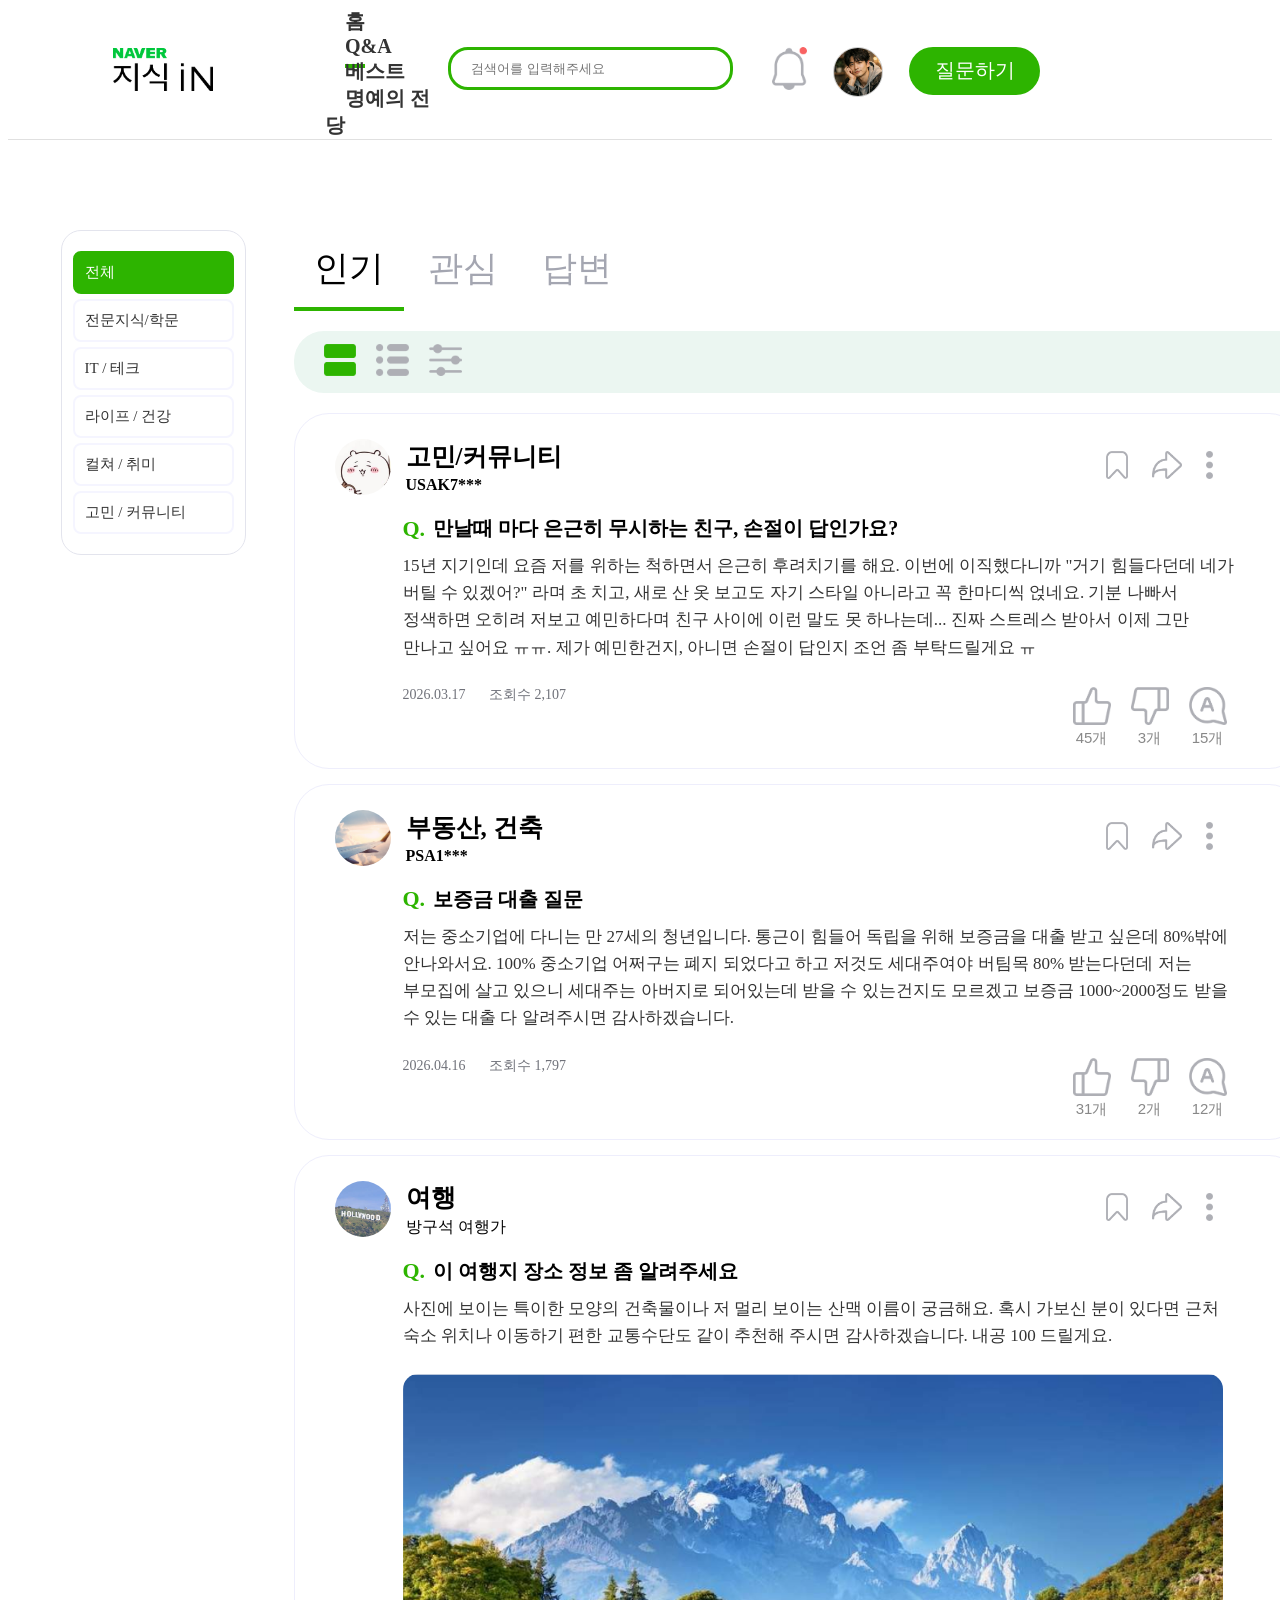
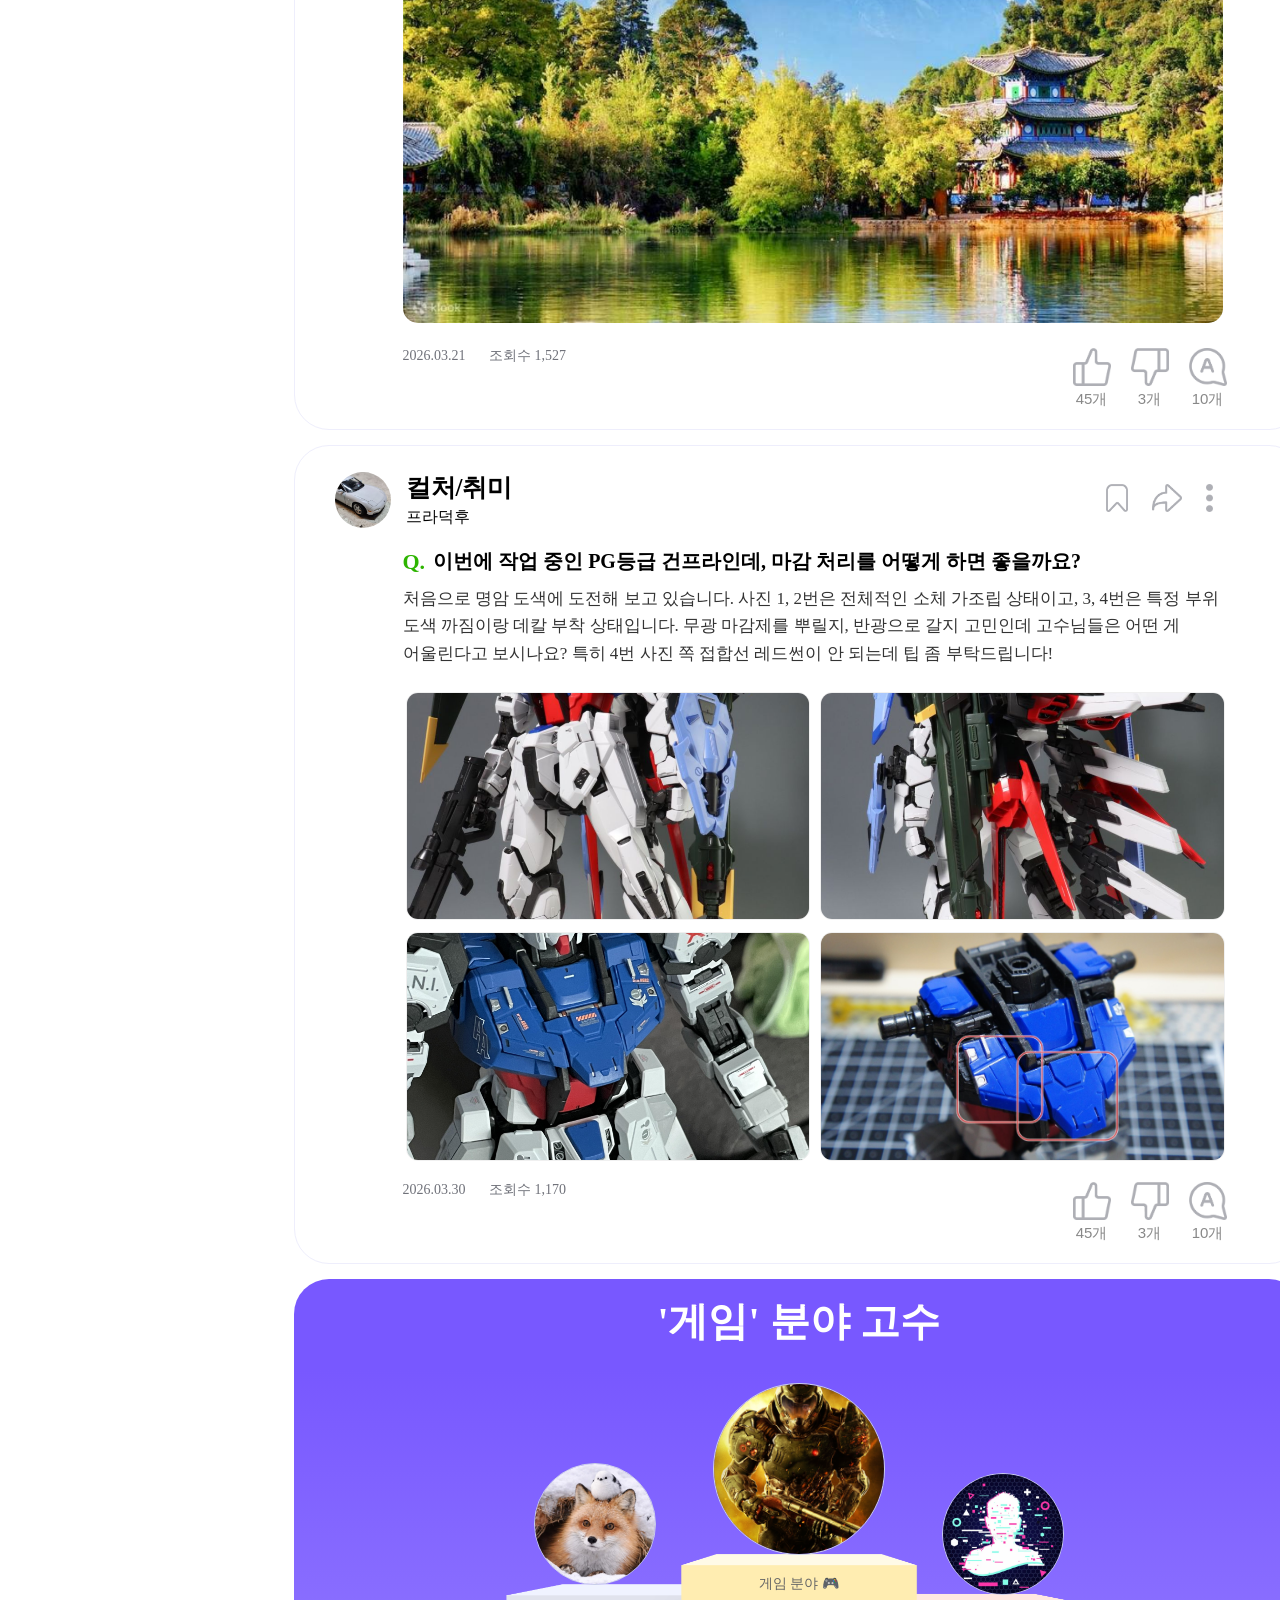
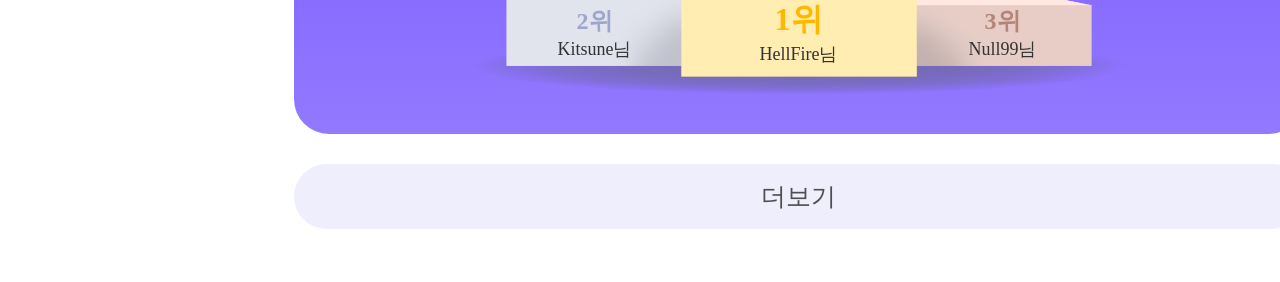
==== 01main.html @ 7c8cbe70 "Initial commit" ====
<!DOCTYPE html>
<html lang="en">
<head>
    <meta charset="UTF-8">
    <meta name="viewport" content="width=device-width, initial-scale=1.0">
    <link rel="stylesheet" href="01main.css">
    <title>지식iN 메인</title>
</head>

<body>
    <div class="container">
    <header class="header">
    <div class="header-inner">
        <h1 class="logo">
            <a class="go-main" href="01main.html">
            <img src="img/00지식인 로고.png" width="100" height="auto" alt="NAVER 지식iN">
            </a>
        </h1>

        <nav class="gnb">
        <home href="#" class="active">홈</home>
        <qna href="#">Q&A</qna>
        <best href="#">베스트</best>
        <HOF href="#">명예의 전당</HOF>
        </nav>
        <div class="header-right"> <!-- 상단 바 오른쪽 (검색,알림,마이,질문) -->
        <input type="text" placeholder="검색어를 입력해주세요" class="search-bar">
        
        <div class="alarm">
            <img class="bell" src="img/04알림3.png" width="35px" height="43px" alt="alarm">
        </div>
        
        <div class="user-profile">
            <img class="user" src="img/20_사용자프사.png" width="48" height="48" radius="50%" alt="user">
        </div>
        <a class="go-upload" href="03upload.html">
        <button class="btn-ask">질문하기</button>
        </a>
        </div>
    </div>
    </header>

    <div class="content-wrapper">
    <aside class="side-left">
        <ul class="category-list">
        <li class="active">전체</li>
        <li>전문지식/학문</li>
        <li>IT / 테크</li>
        <li>라이프 / 건강</li>
        <li>컬쳐 / 취미</li>
        <li>고민 / 커뮤니티</li>
        </ul>
    </aside>

    <main class="main-content">

        
        <section class="tab-menu">
        <button class="active">인기</button>
        <button>관심</button>
        <button>답변</button>
        </section>

        <!-- 초록바 (보기옵션 및 필터) -->

    <div class="greenbar">
        <div class="view-filter">
            <div class="cardV">
                <img class="active" src="img/07크게보기2.png" height="32px" alt="크게보기 on">
            </div>
            <div class="listV">
                <img src="img/08작게보기1.png" height="32px" alt="작게보기 off">
            </div>
            <div class="filterOP">
                <img src="img/09검색필터1.png" height="32px" alt="필터">
            </div>
        </div>
        
    </div>



        <!-- 카드들 (3단으로 수정) -->

        <!-- 첫카드 -->

        <article class="question-card">
    <div class="card-header-top">
        <div class="user-info-group">
            <img class="plane" src="img/30_프사고민.png" alt="프로필">
            <div class="name-tag-stack">
                <span class="category-tag">고민/커뮤니티</span>
                <span class="username">USAK7***</span>
            </div>
        </div>
        <div class="top-icons">
            <img class="bookmark" src="img/01북마크1.png" alt="북마크" height="28">
            <img class="share" src="img/05공유1.png" alt="공유" height="28">
            <img class="more" src="img/14_더보기1.png" alt="더보기" height="28">
        </div>
    </div>

    <div class="card-body-middle">
        <h3 class="q-title"><span class="greenq">Q.</span> 만날때 마다 은근히 무시하는 친구, 손절이 답인가요?</h3>
        <p class="content">15년 지기인데 요즘 저를 위하는 척하면서 은근히 후려치기를 해요. 이번에 이직했다니까 "거기 힘들다던데 네가 버틸 수 있겠어?" 라며 초 치고, 새로 산 옷 보고도 자기 스타일 아니라고 꼭 한마디씩 얹네요. 기분 나빠서 정색하면 오히려 저보고 예민하다며 친구 사이에 이런 말도 못 하나는데... 진짜 스트레스 받아서 이제 그만 만나고 싶어요 ㅠㅠ. 제가 예민한건지, 아니면 손절이 답인지 조언 좀 부탁드릴게요 ㅠ</p>
    </div>

    <div class="card-footer-bottom">
        <div class="info-group">
            <span class="date">2026.03.17</span>
            <span class="views">조회수 2,107</span>
        </div>
        <div class="interactions">
            <button class="react-btn">
                <img class="react" src="img/02좋아요1.png" alt=""> 
                <span class="count">45개</span>
            </button>
            <button class="react-btn">
                <img class="react" src="img/03싫어요1.png" alt=""> 
                <span class="count">3개</span>
            </button>
            <button class="react-btn">
                <img class="react" src="img/06답변하기1.png" alt=""> 
                <span class="count">15개</span>
            </button>
        </div>
    </div>
</article>


        <!-- 두번째 카드 -->
         
        <article class="question-card">
    <div class="card-header-top">
        <div class="user-info-group">
            <img class="plane" src="img/21_프사.png" alt="프로필">
            <div class="name-tag-stack">
                <span class="category-tag">부동산, 건축</span>
                <span class="username">PSA1***</span>
            </div>
        </div>
        <div class="top-icons">
            <img class="bookmark" src="img/01북마크1.png" alt="북마크" height="28">
            <img class="share" src="img/05공유1.png" alt="공유" height="28">
            <img class="more" src="img/14_더보기1.png" alt="더보기" height="28">
        </div>
    </div>

    <a class="go-qna" href="02qna.html">
    <div class="card-body-middle">
        <h3 class="q-title"><span class="greenq">Q.</span> 보증금 대출 질문</h3>
        <p class="content">저는 중소기업에 다니는 만 27세의 청년입니다. 통근이 힘들어 독립을 위해 보증금을 대출 받고 싶은데 80%밖에 안나와서요. 100% 중소기업 어쩌구는 폐지 되었다고 하고 저것도 세대주여야 버팀목 80% 받는다던데 저는 부모집에 살고 있으니 세대주는 아버지로 되어있는데 받을 수 있는건지도 모르겠고 보증금 1000~2000정도 받을 수 있는 대출 다 알려주시면 감사하겠습니다.</p>
    </div>
    </a>

    <div class="card-footer-bottom">
        <div class="info-group">
            <span class="date">2026.04.16</span>
            <span class="views">조회수 1,797</span>
        </div>
        <div class="interactions">
            <button class="react-btn">
                <img class="react" src="img/02좋아요1.png" alt=""> 
                <span class="count">31개</span>
            </button>
            <button class="react-btn">
                <img class="react" src="img/03싫어요1.png" alt=""> 
                <span class="count">2개</span>
            </button>
            <button class="react-btn">
                <img class="react" src="img/06답변하기1.png" alt=""> 
                <span class="count">12개</span>
            </button>
        </div>
    </div>
</article>


        <!-- 세번째 카드 (사진1장) -->

        <article class="question-card">
    <div class="card-header-top">
        <div class="user-info-group">
            <img class="plane" src="img/31_프사_LA.png" alt="프로필">
            <div class="name-tag-stack">
                <span class="category-tag">여행</span>
                <span class="username">방구석 여행가</span>
            </div>
        </div>
        <div class="top-icons">
            <img class="bookmark" src="img/01북마크1.png" alt="북마크" height="28">
            <img class="share" src="img/05공유1.png" alt="공유" height="28">
            <img class="more" src="img/14_더보기1.png" alt="더보기" height="28">
        </div>
    </div>

    <div class="card-body-middle">
        <h3 class="q-title"><span class="greenq">Q.</span> 이 여행지 장소 정보 좀 알려주세요</h3>
        <p class="content">사진에 보이는 특이한 모양의 건축물이나 저 멀리 보이는 산맥 이름이 궁금해요. 혹시 가보신 분이 있다면 근처 숙소 위치나 이동하기 편한 교통수단도 같이 추천해 주시면 감사하겠습니다. 내공 100 드릴게요.</p>
    </div>

    <div class="picture">
        <img class="mountain" src="img/22_여행지 사진.png" alt="여행지 사진">
    </div>

    <div class="card-footer-bottom">
        <div class="info-group">
            <span class="date">2026.03.21</span>
            <span class="views">조회수 1,527</span>
        </div>
        <div class="interactions">
            <button class="react-btn">
                <img class="react" src="img/02좋아요1.png" alt=""> 
                <span class="count">45개</span>
            </button>
            <button class="react-btn">
                <img class="react" src="img/03싫어요1.png" alt=""> 
                <span class="count">3개</span>
            </button>
            <button class="react-btn">
                <img class="react" src="img/06답변하기1.png" alt=""> 
                <span class="count">10개</span>
            </button>
        </div>
    </div>
</article>


        <!-- 네번째 카드 (사진4장) -->

        <article class="question-card">
    <div class="card-header-top">
        <div class="user-info-group">
            <img class="plane" src="img/32_프사_RX7.png" alt="프로필">
            <div class="name-tag-stack">
                <span class="category-tag">컬처/취미</span>
                <span class="username">프라덕후</span>
            </div>
        </div>
        <div class="top-icons">
            <img class="bookmark" src="img/01북마크1.png" alt="북마크" height="28">
            <img class="share" src="img/05공유1.png" alt="공유" height="28">
            <img class="more" src="img/14_더보기1.png" alt="더보기" height="28">
        </div>
    </div>

    <div class="card-body-middle">
        <h3 class="q-title"><span class="greenq">Q.</span> 이번에 작업 중인 PG등급 건프라인데, 마감 처리를 어떻게 하면 좋을까요?</h3>
        <p class="content">처음으로 명암 도색에 도전해 보고 있습니다. 사진 1, 2번은 전체적인 소체 가조립 상태이고, 3, 4번은 특정 부위 도색 까짐이랑 데칼 부착 상태입니다. 무광 마감제를 뿌릴지, 반광으로 갈지 고민인데 고수님들은 어떤 게 어울린다고 보시나요? 특히 4번 사진 쪽 접합선 레드썬이 안 되는데 팁 좀 부탁드립니다!</p>
    </div>

    <!-- 건담 사진들 -->
    <div class="photo-grid">
        <img src="img/23_건담1.png" alt="건담1">
        <img src="img/24_건담2.png" alt="건담2">
        <img src="img/25_건담3.png" alt="건담3">
        <img src="img/26_건담4.png" alt="건담4">
    </div>

    <div class="card-footer-bottom">
        <div class="info-group">
            <span class="date">2026.03.30</span>
            <span class="views">조회수 1,170</span>
        </div>
        <div class="interactions">
            <button class="react-btn">
                <img class="react" src="img/02좋아요1.png" alt=""> 
                <span class="count">45개</span>
            </button>
            <button class="react-btn">
                <img class="react" src="img/03싫어요1.png" alt=""> 
                <span class="count">3개</span>
            </button>
            <button class="react-btn">
                <img class="react" src="img/06답변하기1.png" alt=""> 
                <span class="count">10개</span>
            </button>
        </div>
    </div>
</article>


<!-- 카드들 (3단으로 수정) -->

        <!-- <section class="expert-section">
        <h3>'게임' 분야 고수</h3>
        <div class="expert-rank">
            <div class="rank_contents_L">
                
            </div>
            <div class="rank_contents_C">
                <img class="Podium" src="img/16_순위대.png" alt="고수1">
            </div>
            <div class="rank_contents_R">
                
            </div>
            </div>
        </section> -->

        <section class="expert-section">
    <h3>'게임' 분야 고수</h3>
    
    <div class="expert-container">
        <div class="rank-item rank-2">
            <div class="profile-img"><img src="img/38_Fox.png" alt="2위"></div>
            <div class="rank-info">
                <p class="num2">2위</p>
                <p class="name">Kitsune님</p>
            </div>
        </div>

        <div class="rank-item rank-1">
            <div class="profile-img"><img src="img/36_Doom.png" alt="1위"></div>
            <div class="rank-info">
                <p class="category">게임 분야 🎮</p>
                <p class="num1">1위</p>
                <p class="name">HellFire님</p>
            </div>
        </div>

        <div class="rank-item rank-3">
            <div class="profile-img"><img src="img/37_Hacker.png" alt="3위"></div>
            <div class="rank-info">
                <p class="num3">3위</p>
                <p class="name">Null99님</p>
            </div>
        </div>
        
        <img class="podium-bg" src="img/16_순위대.png" alt="순위대">
    </div>
</section>




        <button class="btn-more">더보기</button>
        <div class="bottom_space11"></div>
    </main>


    <!-- 오른쪽 사이드바 -->
    <aside class="side-right">
        <div class="notice-box">
        <button class="my">내 소식</button>
        <div class="w-line"></div>
        <button class="attancion">공지사항</button>
        </div>


        <div class="tag-cloud">
        <h4>지식iN 인기태그</h4>

        <!-- 태그들 -->
        <div class="tags">
                <div class="tag-inner">
                <div class="tag-line-1">
                    <span>#월드컵</span>
                    <span>#레노버</span>
                    <span>#위스키</span>
                </div>
                <div class="tag-line-2">
                    <span>#호주유학</span>
                    <span>#틴트</span>
                    <span>#아기고양이</span>
                </div>
                <div class="tag-line-3">
                    <span>#간호학과</span>
                    <span>#백패킹</span>
                    <span>#서양화가</span>
                </div>
                </div>
            </div>
        </div>
        
        <div class="ad-banner">
            <img class="ad" src="img/15_룰렛 광고.png" width="240px" height="260px" radius="20px" alt="ad">
        </div>


        <!-- 푸터 -->
    <div class="footer">
        <div class="footer-inner">
        <div class="footer-1">
            <span>이용약관</span>
            <span>지식iN 서비스 운영정책</span>
        </div>
        <div class="footer-2">
            <span>개인정보처리방침</span>
            <span>권리보호센터</span>
        </div>
        <div class="footer-3">
            <span>지식iN 고객센터</span>
            <span><span>&copy; NAVER Corp.</span></span>
        </div>
        </div>
    </div>
    </aside>

    
</div>
</body>
</html>
---- 01main.css ----
/* 전체 레이아웃 세팅 */
.container {
    width: 100%;
    min-height: 100vh;
    display: flex;
    flex-direction: column;
    align-items: center;
    background-color: #ffffff;
}

.header {
    position: sticky;
    top: 0;
    width: 100%;
    /* height: 110px; */
    background: #fff;
    border-bottom: 1px solid #e0e0e0;
    z-index: 1000;
}

.header-inner {
    width: 100%; /* 시안에 맞춰 조정 */
    height: 100%;
    margin-left: 105px; 
    margin-right: 337px;
    display: flex;
    align-items: center;
}


.logo {
    margin-right: 112px;
    /* font-size: 22px; */
}


.gnb {
    font-size: 20px;
    font-weight: 600;
    color: #333;
    text-decoration: none;
    
}

.gnb home, .gnb qna, .gnb best, .gnb HOF {
    margin-inline: 20px;
}



.gnb home{
    border-bottom: #2DB400 4px solid;
    padding-bottom: 32px;
}


.header-right {
    margin-left: auto;
    margin-right: 337px;
    display: flex;
    align-items: right;
}

.search-bar {
    width: 257px;
    height: 35px;
    border: 3px solid;
    border-color: #2DB400;
    border-radius: 20px;
    text-align: left;
    padding-left: 20px;
}


.bell {
    /* width: 37px; */
    height: 43px;
    /* background-color: #fff3f3; */
    border-radius: 4px;
    margin-left: 39px;
    /*margin-right: 20px;*/
}

.user {
    width: 48px;
    height: 48px;
    border-radius: 50%;
    background-color: #ccc;
    margin-left: 26px;
    border: 1px solid #CECECE;
    /* margin-right: 10px; */
}

.btn-ask {
    padding: 10px auto;
    background-color: #2DB400;
    color: #fff;
    height: 48px;
    width: 131px;
    border-radius: 24px;
    font-size: 20px;
    margin-left: 26px;
    border: none;
}
/* 커서 올리면 색깔 바뀌게 */
.btn-ask:hover {
    background-color: #30c000;
    color: #fff;
    border: #30c000 2px solid;
}  
/* 부드럽게 전환하는 효과 */
.btn-ask {
    transition: background-color 0.2s, color 0.2s, border 1s;
}


.content-wrapper {
    display: flex;
  /* justify-content: center;  <-- 이 줄을 삭제하거나 주석 처리하세요 */
    
    width: 100%;             /* 전체 너비 사용 */
    padding-left: 105px;     /* 맨 왼쪽 여백 (측정값) */
    gap: 48px;               /* 좌측 메뉴와 메인 컨텐츠 사이 간격 (측정값) */
    
    margin: 0;               /* 중앙 정렬 해제 */
    padding-top: 90px;
}

.side-left {
    width: 183px;   /*좌측 메뉴 너미 (측정값)*/
    height: fit-content;  /* 내용물만큼 차지함 (스티기 필수) */
    background-color: #fff;
    border: 1px solid #E3E4ED;
    border-radius: 20px;
    flex-shrink: 0;

    /*스크롤 시 따라오게*/
    position: sticky;
    top: 190px;
    padding: 10px 0; /* 위 아래 살짝 여백주기 */

}

.category-list {
    list-style: none;
    padding-inline: 1px;
    margin: 10px;
}

.category-list li {
    padding: 10px;
    font-size: 15px;
    font-weight: 450;
    color: #333;
    cursor: pointer;
    border-radius: 8px;
    border: #F5F5FF 2px solid;
    margin-bottom: 5px;
}
/* 활성화된 카테고리 리스트 */
.category-list li.active {
    background-color: #2DB400;
    color: #fff;
    font-weight: 500;
    border: #2DB400 2px solid;
}
/* 커서 올리면 색깔 바뀌게 */
.category-list li .active, .category-list li:hover {
    background-color: #30c000;
    color: #fff;
    font-weight: 500;
    border: #30c000 2px solid;
}  
/* 부드럽게 전환하는 효과 */
.category-list li {
    transition: background-color 0.2s, color 0.2s, border 0.2s;
}



.main-content {
    width: 928px;   /* 메인 컨텐츠 너비 (측정값) */
    flex-shrink: 0;
}

.tab-menu {
    margin-right: 25px;
}

.tab-menu button{
    /* display: flex; */
    gap: 10px; /* 탭 메뉴 간격 */
    font-size: 35px;
    padding: 15px;
    padding-inline: 20px;
    background-color: #fff;
    color: #A4A6B1;
    border: none;
    margin-bottom: 20px; /* 탭 메뉴와 카드 사이 간격 (측정값) */
    font-weight: 500;
}

.tab-menu button.active {
    border-bottom: #2DB400 4px solid; /* 활성화된 탭의 밑줄 스타일 */
    color: #000;
    font-weight: 500;
}


/* 커서 올리면 색깔 바뀌게 */
.tab-menu button:hover, .tab-menu button:active {
    border-bottom: #30c000 4px solid;
    color: #000;
    font-weight: 500;
}  
/* 부드럽게 전환하는 효과 */
.tab-menu button {
    transition: background-color 0.2s, color 0.2s, border 0.08s;
}


/* 초록바 (보기옵션 및 필터) */
.greenbar {
    display : flex;
    width: 970px;
    height: 22px;
    border-radius: 30px;
    padding: 20px;
    padding-left: 30px;
    background-color: #EBF6F1;
    align-items: center;
    justify-content: space-between; /* 여백 중앙에 */
    margin-bottom: 20px; /* 초록바와 카드 사이 간격 (측정값) */
    align-items: center;
}

.greenbar .view-filter {
    display: flex;
    gap: 20px; /* 보기옵션과 필터 사이 간격 */
}




.side-right {
    width: 337px;   /* 우측 메뉴 너비 (측정값) */
    margin-left: 78px; /* 메인 컨텐츠와 우측 메뉴 사이 간격 (측정값) */
    flex-shrink: 0;

    /* 스티키 설정 */
    position: -webkit-sticky; /* 사파리 대응 */
    position: sticky;
    top: 190px;              /* 헤더 높이만큼 띄워주기 */
    
    /* 중요: 우측 사이드바가 부모의 높이를 다 쓰게 함 */
    height: fit-content;     
    align-self: flex-start;  /* 부모가 flex일 때 높이가 늘어나는 것 방지 */
}




/* 카드 UI 디자인 */

/* [Top] 상단 한 줄 배치 */


/* 1. 이미지 크기 고정 (가장 중요!) */
.plane {
    width: 56px !important;  /* 시안 크기 */
    height: 56px !important;
    border-radius: 50%;
    object-fit: cover;
    flex-shrink: 0; /* 중요: 공간이 부족해도 작아지지 않음 */
}

/* 2. 상단 레이아웃 */
.card-header-top {
    display: flex;
    justify-content: space-between;
    align-items: center;
    margin-bottom: 15px;
}

.user-info-group {
    display: flex;
    align-items: center;
    gap: 15px;
}

.name-tag-stack {
    display: flex;
    flex-direction: column;
    gap: 3px;
}

.category-tag {
    font-size: 25px;
    color: #000000;
    font-weight: 600;
}

.username {
    font-size: 16px;
    font-weight: 550;
}

.top-icons {
    margin-right: 30px;
    gap: 10px;
}

.top-icons .bookmark, .share, .more {
    margin-inline-end: 20px;
}

/* 3. 본문 및 하단 정렬 (들여쓰기 라인 맞추기) */
.card-body-middle {
    /* 프사(56px) + 간격(15px) = 71px 정도 띄우면 시안과 비슷해집니다 */
    padding-left: 68px; 
    margin-bottom: 25px;
}

.q-title {
    font-size: 20px;
    font-weight: 600;
    display: flex;
    align-items: center;
    margin-bottom: -7px;
}

.greenq {
    font-size: 22px;
    font-weight: 700;
    color: #2DB400;
    padding-right: 8px;
}

.content {
    padding-right: 28px;
    line-height: 1.6;
    font-size: 17px;
    color: #333;
    word-break: keep-all;
}

/* [Bottom] 푸터 정렬 및 숫자 아래 배치 */
.card-body-middle, 
.card-footer-bottom {
    
    padding-left: 68px; /* 본문 라인과 일치 */
}

.card-footer-bottom {
    display: flex;
    justify-content: space-between;
    align-items: flex-end;
    margin-top: 20px;
    margin-bottom: 4px;
}

.info-group {
    margin-bottom: 45px;
    font-size: 14px;
    color: #70727a;
}

.interactions {
    display: flex;
    gap: 8px;
    margin-right: 30px;
}

/*아이콘 아래 숫자 정렬*/
.react-btn {
    display: flex;
    flex-direction: column; /* 아이콘 아래 숫자! */
    align-items: center;
    background: none;
    border: none;
    cursor: pointer;
    gap: 4px;
}

.react {
    width: 38px;
    height: 38px;
}

.count {
    font-size: 15px;
    color: #888;
    font-weight: 500;
}
.views {
    margin-left: 20px;
}

.question-card {
    width: 928px;
    height: auto;
    padding: 15px;
    padding-top: 25px;
    padding-left: 40px;
    padding-right: 40px;
    border: #EEEEFC 1px solid;
    border-radius: 35px;
    margin-bottom: 15px;
}

.q-desc {
    margin-right: 30px;;
}

/* 여행지 사진 */
.mountain {
    width: 820px;
    height: auto;
    margin-left: 68px;
    border-radius: 15px;
}

/* 건담 사진 */ 
.photo-grid {
    display: grid;
    /* 핵심: 동일한 너비의 컬럼 2개 생성 */
    grid-template-columns: repeat(2, 1fr); 
    
    /* 사진 사이의 간격 (시안에 맞춰 조절) */
    gap: 12px; 
    
    /* 본문 들여쓰기 라인과 맞춤 (기존 padding-left 값과 동일하게) */
    padding-left: 71px; 
    padding-right: 40px;
    
    /* 위아래 여백 */
    margin-top: 15px;
    margin-bottom: 20px;
    
    /* 카드의 오른쪽 padding을 넘지 않도록 너비 조절 */
    max-width: calc(100% - 71px); 
}

/* 그리드 안의 개별 이미지 스타일 */
.photo-grid img {
    width: 100%;       /* 부모 그리드 셀 너비에 맞춤 */
    height: auto;      /* 비율 유지 */
    
    /* 중요: 사진 비율을 고정하고 싶다면 (예: 4:3) */
    aspect-ratio: 16 / 9; /* 원하는 가로:세로 비율로 고정 (예: 16:9) */
    object-fit: cover;    /* 이미지가 찌그러지지 않고 비율대로 꽉 차게 자름 */
    
    border-radius: 12px; /* 시안처럼 둥근 모서리 */
    border: 1px solid #f0f0f0; /* 미세한 테두리 (선택사항) */
    
    transition: transform 0.2s; /* 호버 효과용 */
}

/* 분야별 고수 */

/* .expert-section {
    width: 928px;
    height: 430px;
    padding: 15px;
    padding-top: 25px;
    padding-left: 40px;
    padding-right: 40px;
    background: linear-gradient(180deg, #7858FF 20%, #9279FF 100%);
    border: #EEEEFC 1px solid;
    border-radius: 35px;
    margin-bottom: 15px;
}

.expert-section h3 {
    text-align: center;
    color: #fff;
    font-size: 50px;
    margin-top: 10px;
}

.expert-rank {
    display: flex;
    justify-content: space-between;
    align-items: center;
    margin-top: 30px;
}

.rank_contents_C img {
    width: 500px;
    height: auto;
} */


.expert-section {
    position: relative; /* 화살표나 더보기 버튼 배치를 위해 */
    width: 1010px;
    height: auto;
    background: linear-gradient(180deg, #7858FF 20%, #9279FF 100%);
    border-radius: 35px;
    margin: 0 auto;
    overflow: hidden; /* 영역 밖으로 나가는 것 방지 */
}

.expert-section h3 {
    text-align: center;
    color: #fff;
    font-size: 40px;
    margin-top: 15px;
    padding-bottom: 10px;
    margin-bottom: 20px;
}

/* 1, 2, 3위를 감싸는 컨테이너 */
.expert-container {
    position: relative;
    width: 550px; /* 포디움 이미지 너비에 맞춤 */
    height: 300px;
    margin: 50px auto 0;
    padding-bottom: 25px;
}

/* 포디움 이미지 (바닥에 깔기) */
.podium-bg {
    position: absolute;
    bottom: 40px;
    left: 50%;
    transform: translateX(-50%);
    width: 650px;
    height: 140px;
    z-index: 1;
    /* padding-bottom: 70px; */
}

/* 각 순위 아이템 공통 설정 */
.rank-item {
    position: absolute;
    bottom: 70px; /* 포디움 바닥에서 살짝 띄움 */
    z-index: 2;
    text-align: center;
}

/* 프 사 스타일 */ 
.profile-img {
    width: 120px;
    height: 120px;
    border-radius: 50%;
    border: 1px solid rgb(201, 206, 231);
    overflow: hidden;
    margin: 0 auto 20px;
}
.profile-img img { width: 100%; height: 100%; object-fit: cover; }

/* 1위만 특별하게 더 크게 */
.rank-1 { left: 50%; transform: translateX(-50%); bottom: 65px; }
.rank-1 .profile-img { width: 170px; height: 170px; }

.rank-2 { left: 10px; }
.rank-3 { right: 10px; }
.rank-3 .profile-img { margin-bottom: 10px;  }

/* 텍스트 스타일링 */
.rank-info .num1 , .rank-info .num2, .rank-info .num3{ font-size: 24px; margin: 0; }
.rank-1 .num1 { color: #FFB800; font-size: 32px; font-weight: 800;} /* 1위 숫자는 더 크게 */
.rank-2 .num2 {color: #9CA5CCff; font-weight: 700;}
.rank-3 .num3 {color: #B38477;font-weight: 700;}
.rank-info .name { font-size: 18px; color: #333; margin: 0; margin-bottom: 3px;}
.rank-1 .category { font-size: 14px; color: #666; margin-bottom: 5px; }






.btn-more {
    width: 1010px;
    /* height는 삭제하거나 line-height로 조절하는 게 좋음 */
    display: block;
    margin: 30px auto 0; /* 상단 여백 30px, 좌우 가운데 정렬 */
    
    padding: 20px 0; /* 위아래 여백을 주면 글자가 자연스럽게 가운데로 */
    background-color: #EEEEFC;
    color: #4e4e4e;
    border-radius: 50px; /* 알약 모양을 위해 값 올림 */
    font-size: 25px;
    border: none;
    cursor: pointer; /* 마우스 올렸을 때 클릭 손가락 모양 추가 */
    
    /* 텍스트 정렬 */
    text-align: center;
    line-height: 1; /* 글자 높이 초기화 */
}

.bottom_space11 {
    margin-bottom: 45px; /* 페이지 하단 여백 (측정값) */
}




/* 우측 메뉴바 */

.notice-box {
    background: #2DB400;
    width: 210px;
    height: 20px;
    border-radius: 40px;
    padding: 15px;
    margin-bottom: 15px;
    font-size: 18px;
    color: #fff;
    display: flex;
    align-items: center;
    justify-content: center;
}

.my {
    color: #fff;
    font-size: 18px;
    background: none;
    font-weight: 500;
    padding-right: 20px;
    border: none;
}

.w-line {
    width: 1px;
    height: 130%;
    background-color: #fff;
}

.attancion {
    color: #fff;
    font-size: 18px;
    background: none;
    font-weight: 500;
    padding-left: 20px;
    border: none;
}

.tag-cloud {
    background: #FAFAFF;
    border: 1px solid #EEEEFC;
    border-radius: 20px;
    padding: 15px;
    margin-bottom: 15px;
    width: 210px;
    height: 150px;
}

.tag-cloud h4 {
    font-size: 22px;
    color: #333;
    font-weight: 500;
    margin-top: 0px;
    margin-bottom: 15px;
    text-align: center;
    border-bottom: #C2C6DE 3px solid;
    padding-bottom: 10px;
}

.tags {
    font-size: 12.5px;
    color: #8585B0;
}

.tag-line-1, .tag-line-2, .tag-line-3 {
    margin-top: 10px;
    margin-bottom: 15px;
    text-align: center;

}

.tag-line-1 span, .tag-line-2 span, .tag-line-3 span {
    background-color: #EEEEFC;
    padding: 4px 7px;
    border-radius: 15px;
    margin-top: 13px;
    margin-bottom: 13px;
    margin-inline: 2px;
}

.ad {
    width: 240px;
    height: 260px;
    border-radius: 20px;
}

.footer {
    width: 240px;
    color: #828282;
    font-size: 11px;
    font-weight: 400;
    padding-top: 10px;
}

.footer-inner {
    justify-content: space-between;
    align-items: center;
    gap: 5px;
    width: 240px;
    place-items: center; /* 수직 및 수평 중앙 정렬 */
}

.footer-1 span, .footer-2 span, .footer-3 span {
    margin-inline: 5px;
}

.footer-2, .footer-3 { 
    margin-top: 3px;
}


.go-qna, .go-main, .go-upload {
    text-decoration: none;
    color: inherit;
    font-family: inherit; /* 부모인 .question-card의 폰트를 그대로 사용 */
    font-size: inherit;
    font-weight: inherit;
}
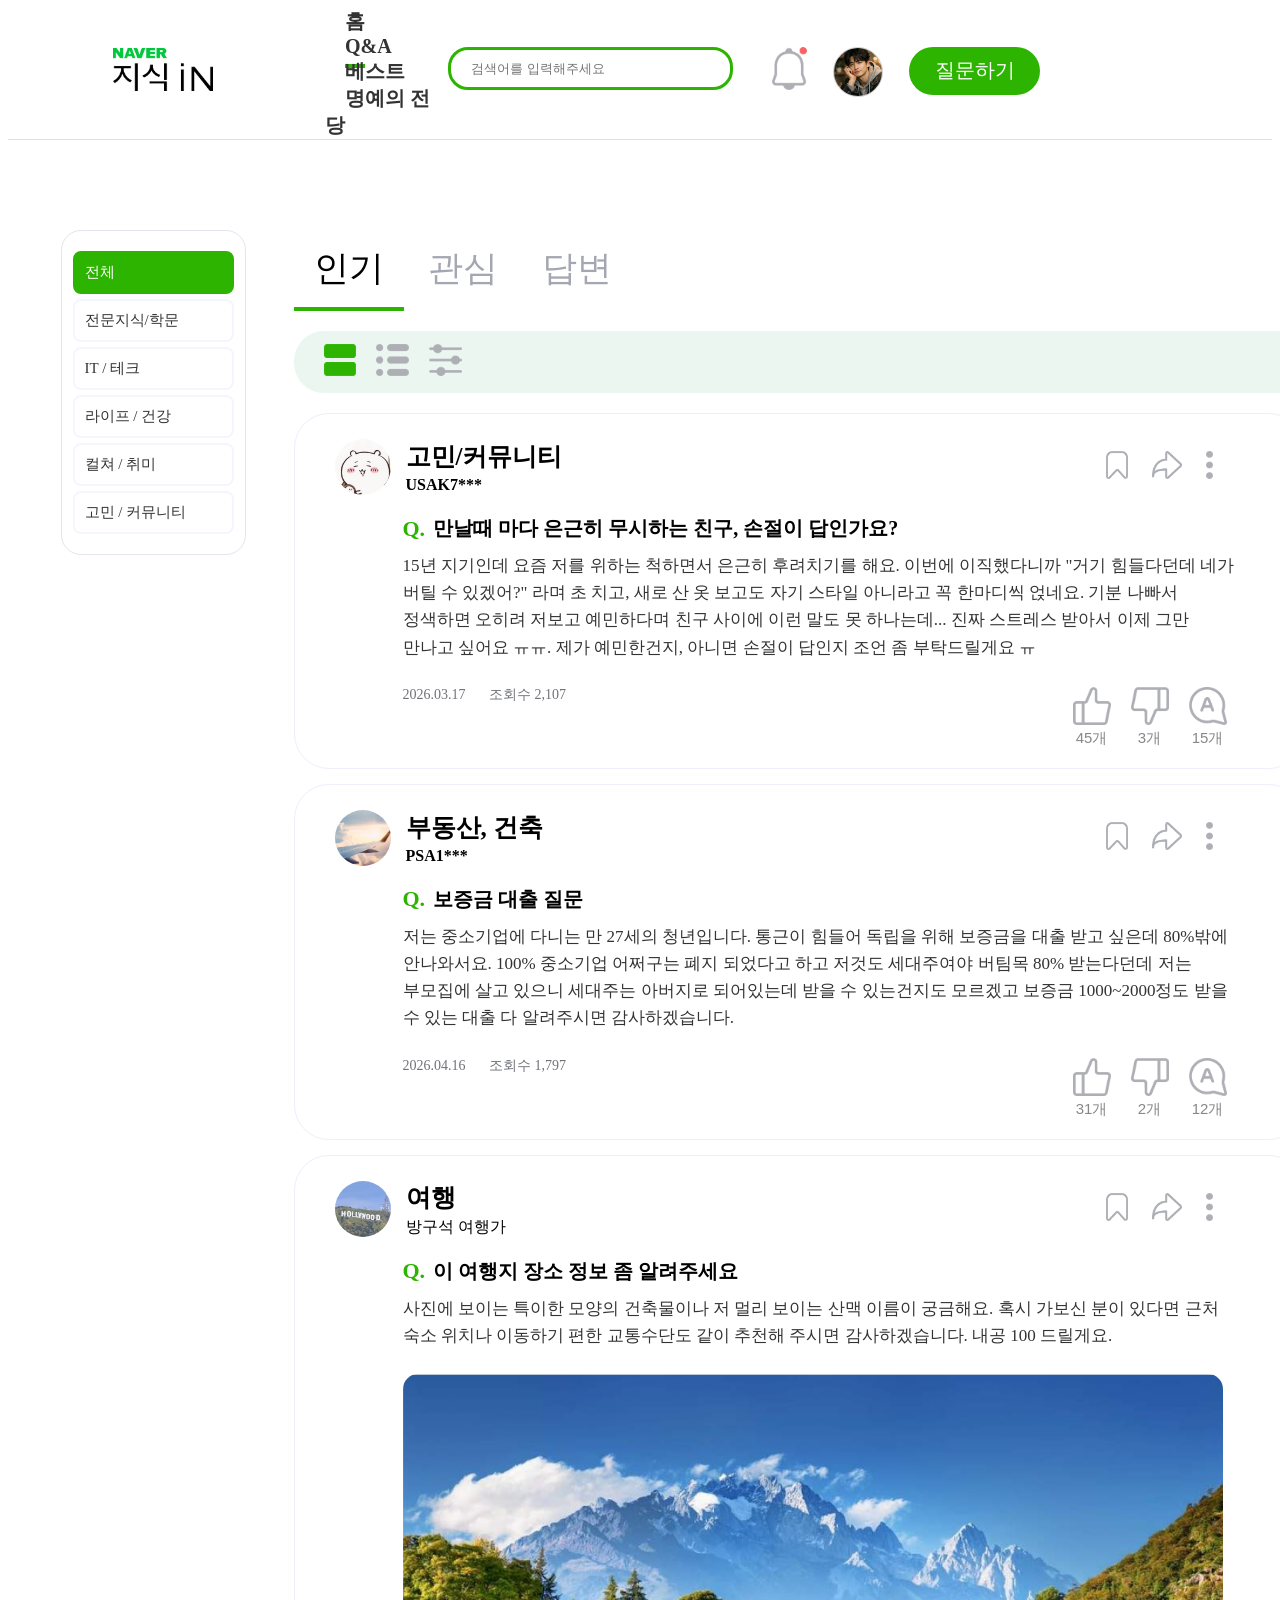
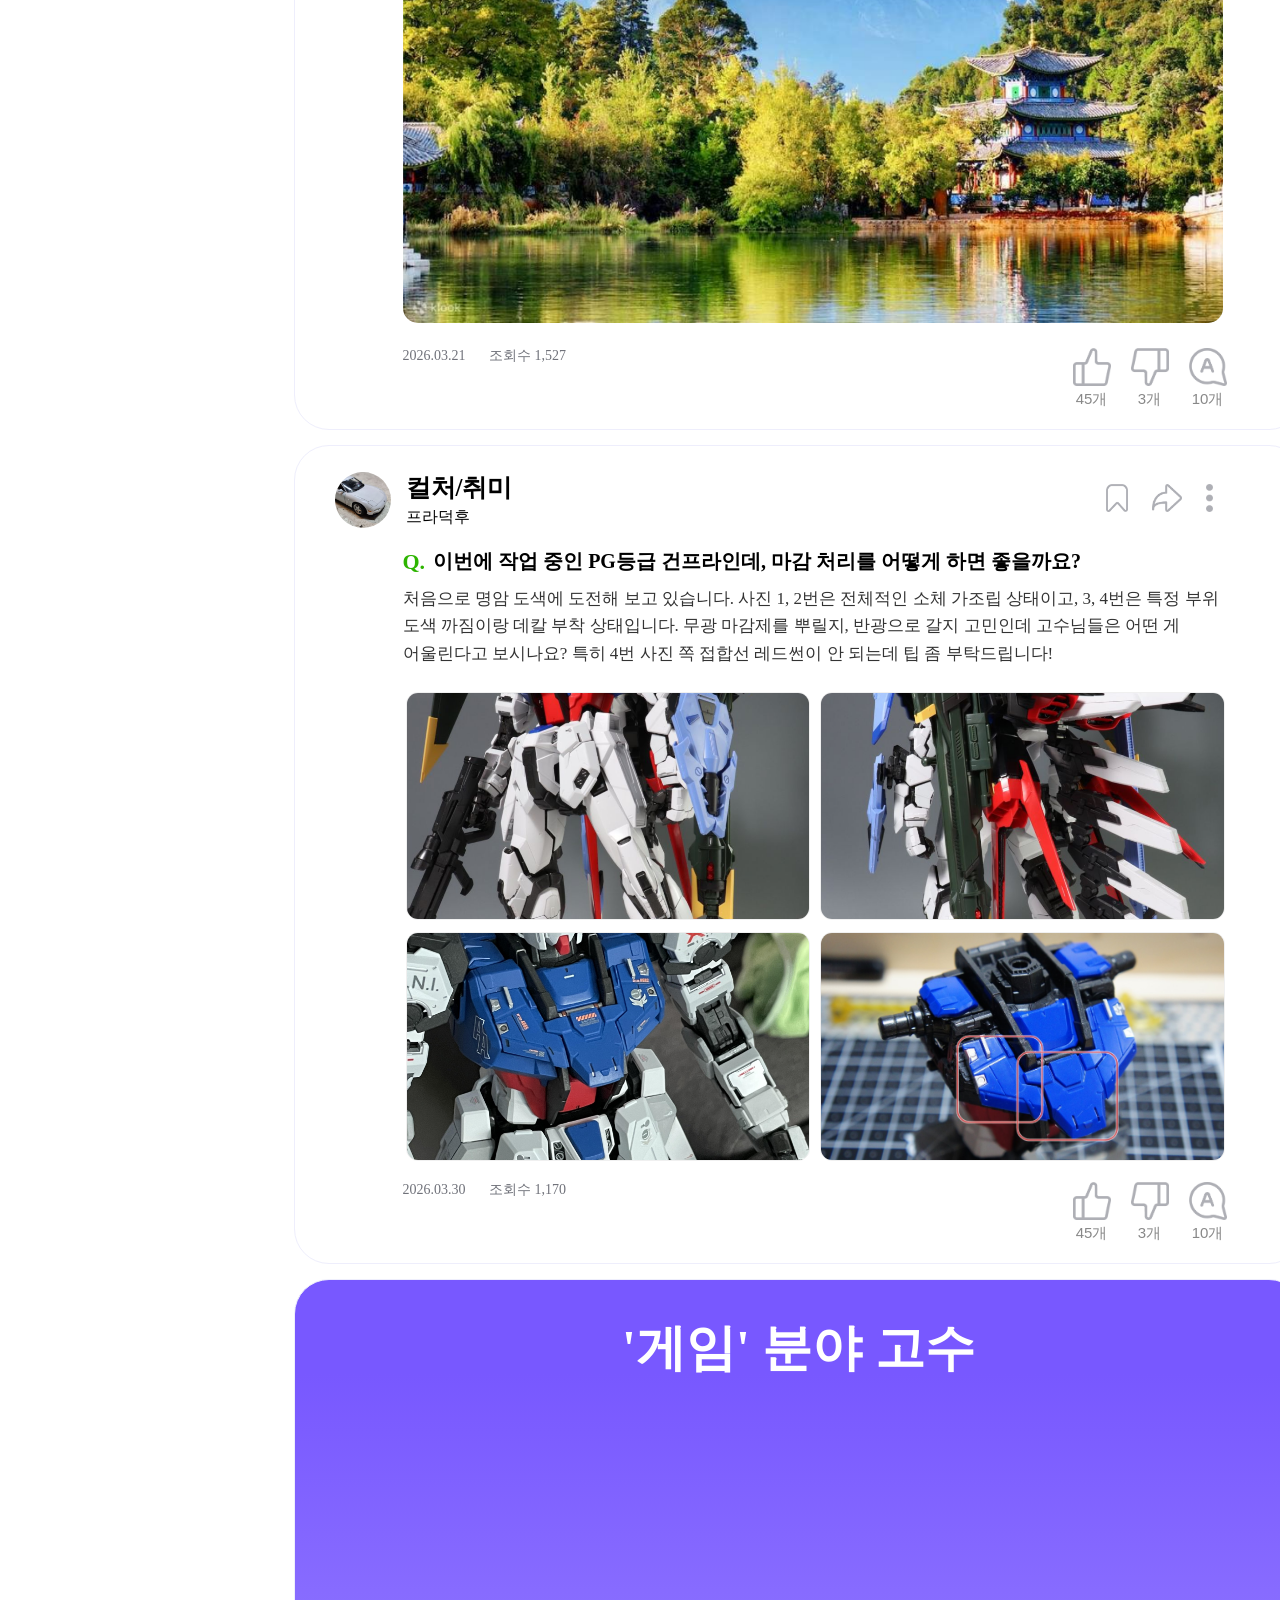
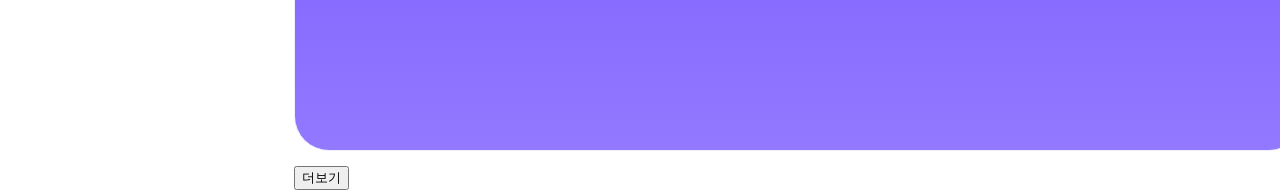
==== commit 18d998e0: "Add GitHub Pages entry page" ====
--- a/01main.html
+++ b/01main.html
@@ -12,9 +12,7 @@
     <header class="header">
     <div class="header-inner">
         <h1 class="logo">
-            <a class="go-main" href="01main.html">
             <img src="img/00지식인 로고.png" width="100" height="auto" alt="NAVER 지식iN">
-            </a>
         </h1>
 
         <nav class="gnb">
@@ -33,9 +31,7 @@
         <div class="user-profile">
             <img class="user" src="img/20_사용자프사.png" width="48" height="48" radius="50%" alt="user">
         </div>
-        <a class="go-upload" href="03upload.html">
         <button class="btn-ask">질문하기</button>
-        </a>
         </div>
     </div>
     </header>
@@ -129,7 +125,7 @@
 
 
         <!-- 두번째 카드 -->
-         
+
         <article class="question-card">
     <div class="card-header-top">
         <div class="user-info-group">
@@ -146,12 +142,10 @@
         </div>
     </div>
 
-    <a class="go-qna" href="02qna.html">
     <div class="card-body-middle">
         <h3 class="q-title"><span class="greenq">Q.</span> 보증금 대출 질문</h3>
         <p class="content">저는 중소기업에 다니는 만 27세의 청년입니다. 통근이 힘들어 독립을 위해 보증금을 대출 받고 싶은데 80%밖에 안나와서요. 100% 중소기업 어쩌구는 폐지 되었다고 하고 저것도 세대주여야 버팀목 80% 받는다던데 저는 부모집에 살고 있으니 세대주는 아버지로 되어있는데 받을 수 있는건지도 모르겠고 보증금 1000~2000정도 받을 수 있는 대출 다 알려주시면 감사하겠습니다.</p>
     </div>
-    </a>
 
     <div class="card-footer-bottom">
         <div class="info-group">
@@ -282,59 +276,13 @@
 
 <!-- 카드들 (3단으로 수정) -->
 
-        <!-- <section class="expert-section">
+        <section class="expert-section">
         <h3>'게임' 분야 고수</h3>
         <div class="expert-rank">
-            <div class="rank_contents_L">
-                
-            </div>
-            <div class="rank_contents_C">
-                <img class="Podium" src="img/16_순위대.png" alt="고수1">
-            </div>
-            <div class="rank_contents_R">
-                
-            </div>
-            </div>
-        </section> -->
-
-        <section class="expert-section">
-    <h3>'게임' 분야 고수</h3>
-    
-    <div class="expert-container">
-        <div class="rank-item rank-2">
-            <div class="profile-img"><img src="img/38_Fox.png" alt="2위"></div>
-            <div class="rank-info">
-                <p class="num2">2위</p>
-                <p class="name">Kitsune님</p>
-            </div>
-        </div>
-
-        <div class="rank-item rank-1">
-            <div class="profile-img"><img src="img/36_Doom.png" alt="1위"></div>
-            <div class="rank-info">
-                <p class="category">게임 분야 🎮</p>
-                <p class="num1">1위</p>
-                <p class="name">HellFire님</p>
-            </div>
-        </div>
-
-        <div class="rank-item rank-3">
-            <div class="profile-img"><img src="img/37_Hacker.png" alt="3위"></div>
-            <div class="rank-info">
-                <p class="num3">3위</p>
-                <p class="name">Null99님</p>
-            </div>
-        </div>
-        
-        <img class="podium-bg" src="img/16_순위대.png" alt="순위대">
-    </div>
-</section>
-
-
-
+            </div>
+        </section>
 
         <button class="btn-more">더보기</button>
-        <div class="bottom_space11"></div>
     </main>
 
 
--- a/01main.css
+++ b/01main.css
@@ -1,7 +1,7 @@
 /* 전체 레이아웃 세팅 */
 .container {
     width: 100%;
-    min-height: 100vh;
+    height: 100vh;
     display: flex;
     flex-direction: column;
     align-items: center;
@@ -458,7 +458,7 @@
 
 /* 분야별 고수 */
 
-/* .expert-section {
+.expert-section {
     width: 928px;
     height: 430px;
     padding: 15px;
@@ -478,122 +478,6 @@
     margin-top: 10px;
 }
 
-.expert-rank {
-    display: flex;
-    justify-content: space-between;
-    align-items: center;
-    margin-top: 30px;
-}
-
-.rank_contents_C img {
-    width: 500px;
-    height: auto;
-} */
-
-
-.expert-section {
-    position: relative; /* 화살표나 더보기 버튼 배치를 위해 */
-    width: 1010px;
-    height: auto;
-    background: linear-gradient(180deg, #7858FF 20%, #9279FF 100%);
-    border-radius: 35px;
-    margin: 0 auto;
-    overflow: hidden; /* 영역 밖으로 나가는 것 방지 */
-}
-
-.expert-section h3 {
-    text-align: center;
-    color: #fff;
-    font-size: 40px;
-    margin-top: 15px;
-    padding-bottom: 10px;
-    margin-bottom: 20px;
-}
-
-/* 1, 2, 3위를 감싸는 컨테이너 */
-.expert-container {
-    position: relative;
-    width: 550px; /* 포디움 이미지 너비에 맞춤 */
-    height: 300px;
-    margin: 50px auto 0;
-    padding-bottom: 25px;
-}
-
-/* 포디움 이미지 (바닥에 깔기) */
-.podium-bg {
-    position: absolute;
-    bottom: 40px;
-    left: 50%;
-    transform: translateX(-50%);
-    width: 650px;
-    height: 140px;
-    z-index: 1;
-    /* padding-bottom: 70px; */
-}
-
-/* 각 순위 아이템 공통 설정 */
-.rank-item {
-    position: absolute;
-    bottom: 70px; /* 포디움 바닥에서 살짝 띄움 */
-    z-index: 2;
-    text-align: center;
-}
-
-/* 프 사 스타일 */ 
-.profile-img {
-    width: 120px;
-    height: 120px;
-    border-radius: 50%;
-    border: 1px solid rgb(201, 206, 231);
-    overflow: hidden;
-    margin: 0 auto 20px;
-}
-.profile-img img { width: 100%; height: 100%; object-fit: cover; }
-
-/* 1위만 특별하게 더 크게 */
-.rank-1 { left: 50%; transform: translateX(-50%); bottom: 65px; }
-.rank-1 .profile-img { width: 170px; height: 170px; }
-
-.rank-2 { left: 10px; }
-.rank-3 { right: 10px; }
-.rank-3 .profile-img { margin-bottom: 10px;  }
-
-/* 텍스트 스타일링 */
-.rank-info .num1 , .rank-info .num2, .rank-info .num3{ font-size: 24px; margin: 0; }
-.rank-1 .num1 { color: #FFB800; font-size: 32px; font-weight: 800;} /* 1위 숫자는 더 크게 */
-.rank-2 .num2 {color: #9CA5CCff; font-weight: 700;}
-.rank-3 .num3 {color: #B38477;font-weight: 700;}
-.rank-info .name { font-size: 18px; color: #333; margin: 0; margin-bottom: 3px;}
-.rank-1 .category { font-size: 14px; color: #666; margin-bottom: 5px; }
-
-
-
-
-
-
-.btn-more {
-    width: 1010px;
-    /* height는 삭제하거나 line-height로 조절하는 게 좋음 */
-    display: block;
-    margin: 30px auto 0; /* 상단 여백 30px, 좌우 가운데 정렬 */
-    
-    padding: 20px 0; /* 위아래 여백을 주면 글자가 자연스럽게 가운데로 */
-    background-color: #EEEEFC;
-    color: #4e4e4e;
-    border-radius: 50px; /* 알약 모양을 위해 값 올림 */
-    font-size: 25px;
-    border: none;
-    cursor: pointer; /* 마우스 올렸을 때 클릭 손가락 모양 추가 */
-    
-    /* 텍스트 정렬 */
-    text-align: center;
-    line-height: 1; /* 글자 높이 초기화 */
-}
-
-.bottom_space11 {
-    margin-bottom: 45px; /* 페이지 하단 여백 (측정값) */
-}
-
 
 
 
@@ -707,13 +591,4 @@
 
 .footer-2, .footer-3 { 
     margin-top: 3px;
-}
-
-
-.go-qna, .go-main, .go-upload {
-    text-decoration: none;
-    color: inherit;
-    font-family: inherit; /* 부모인 .question-card의 폰트를 그대로 사용 */
-    font-size: inherit;
-    font-weight: inherit;
 }
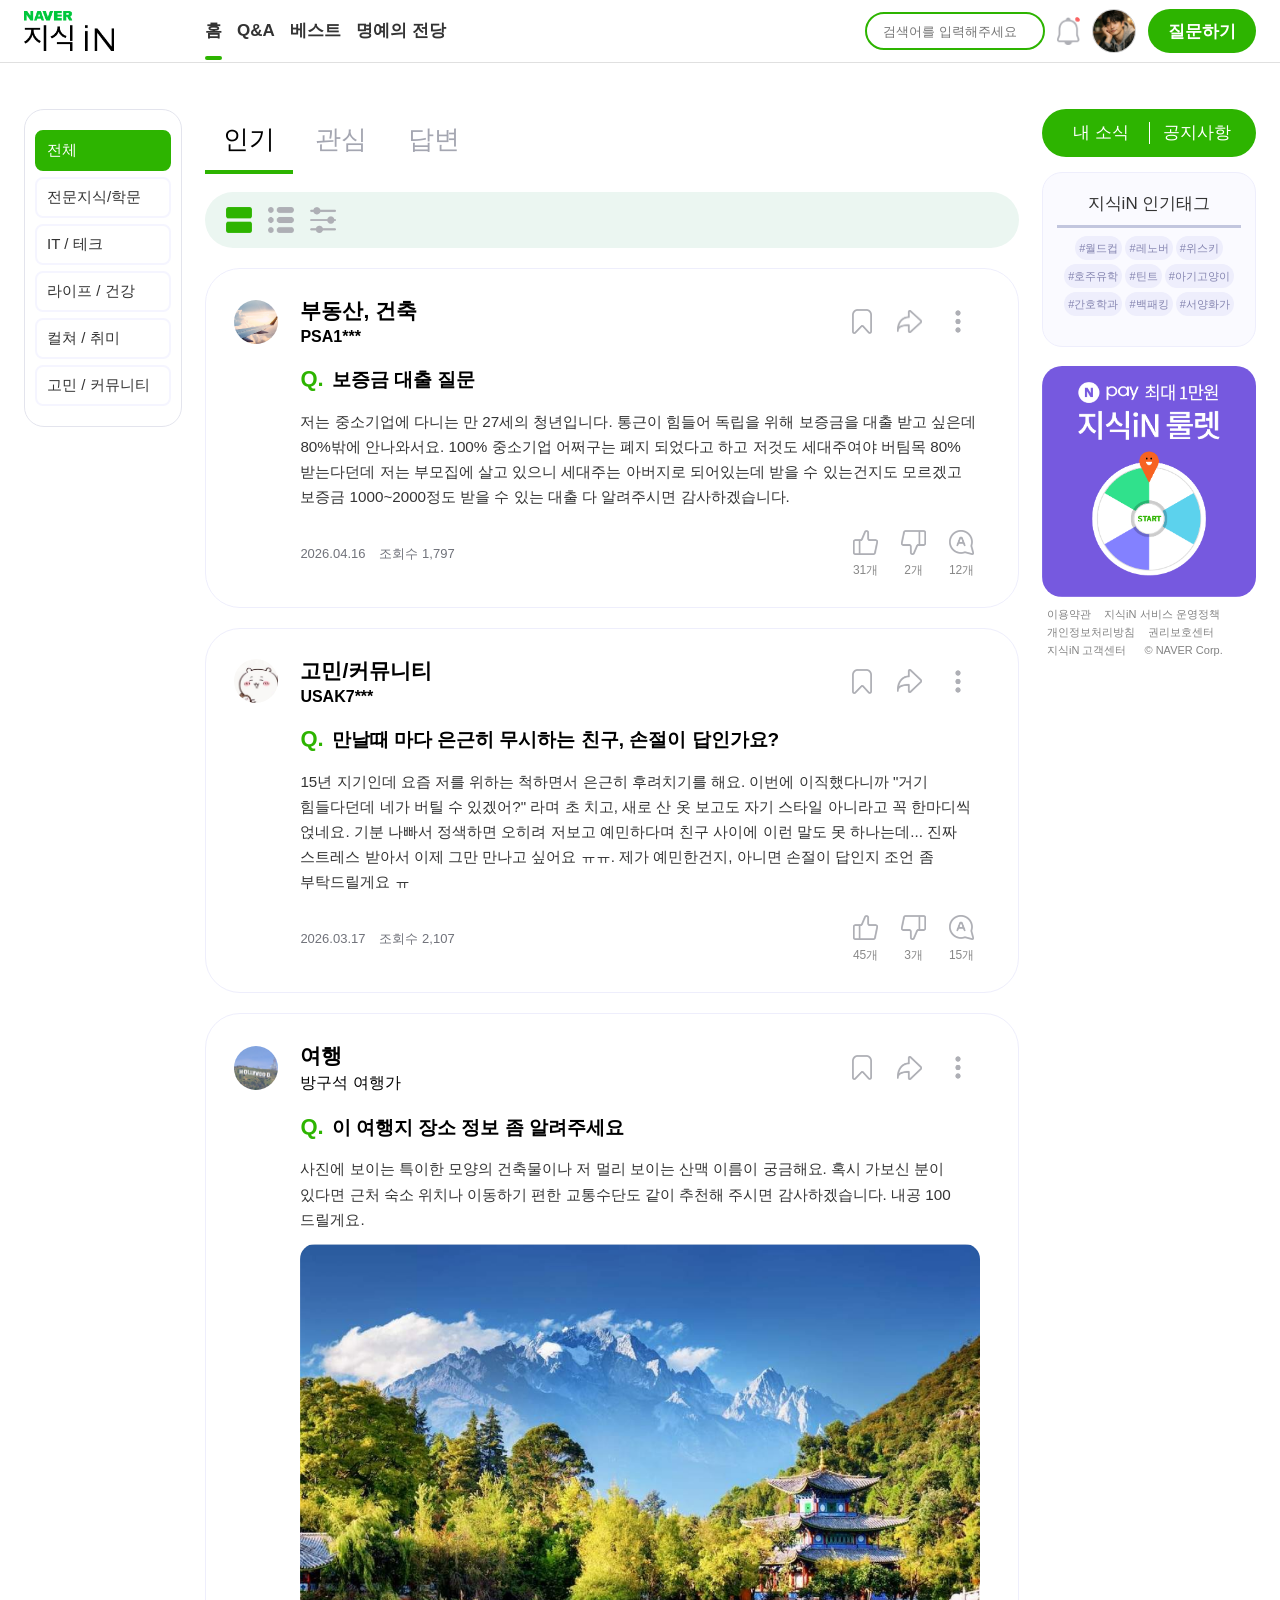
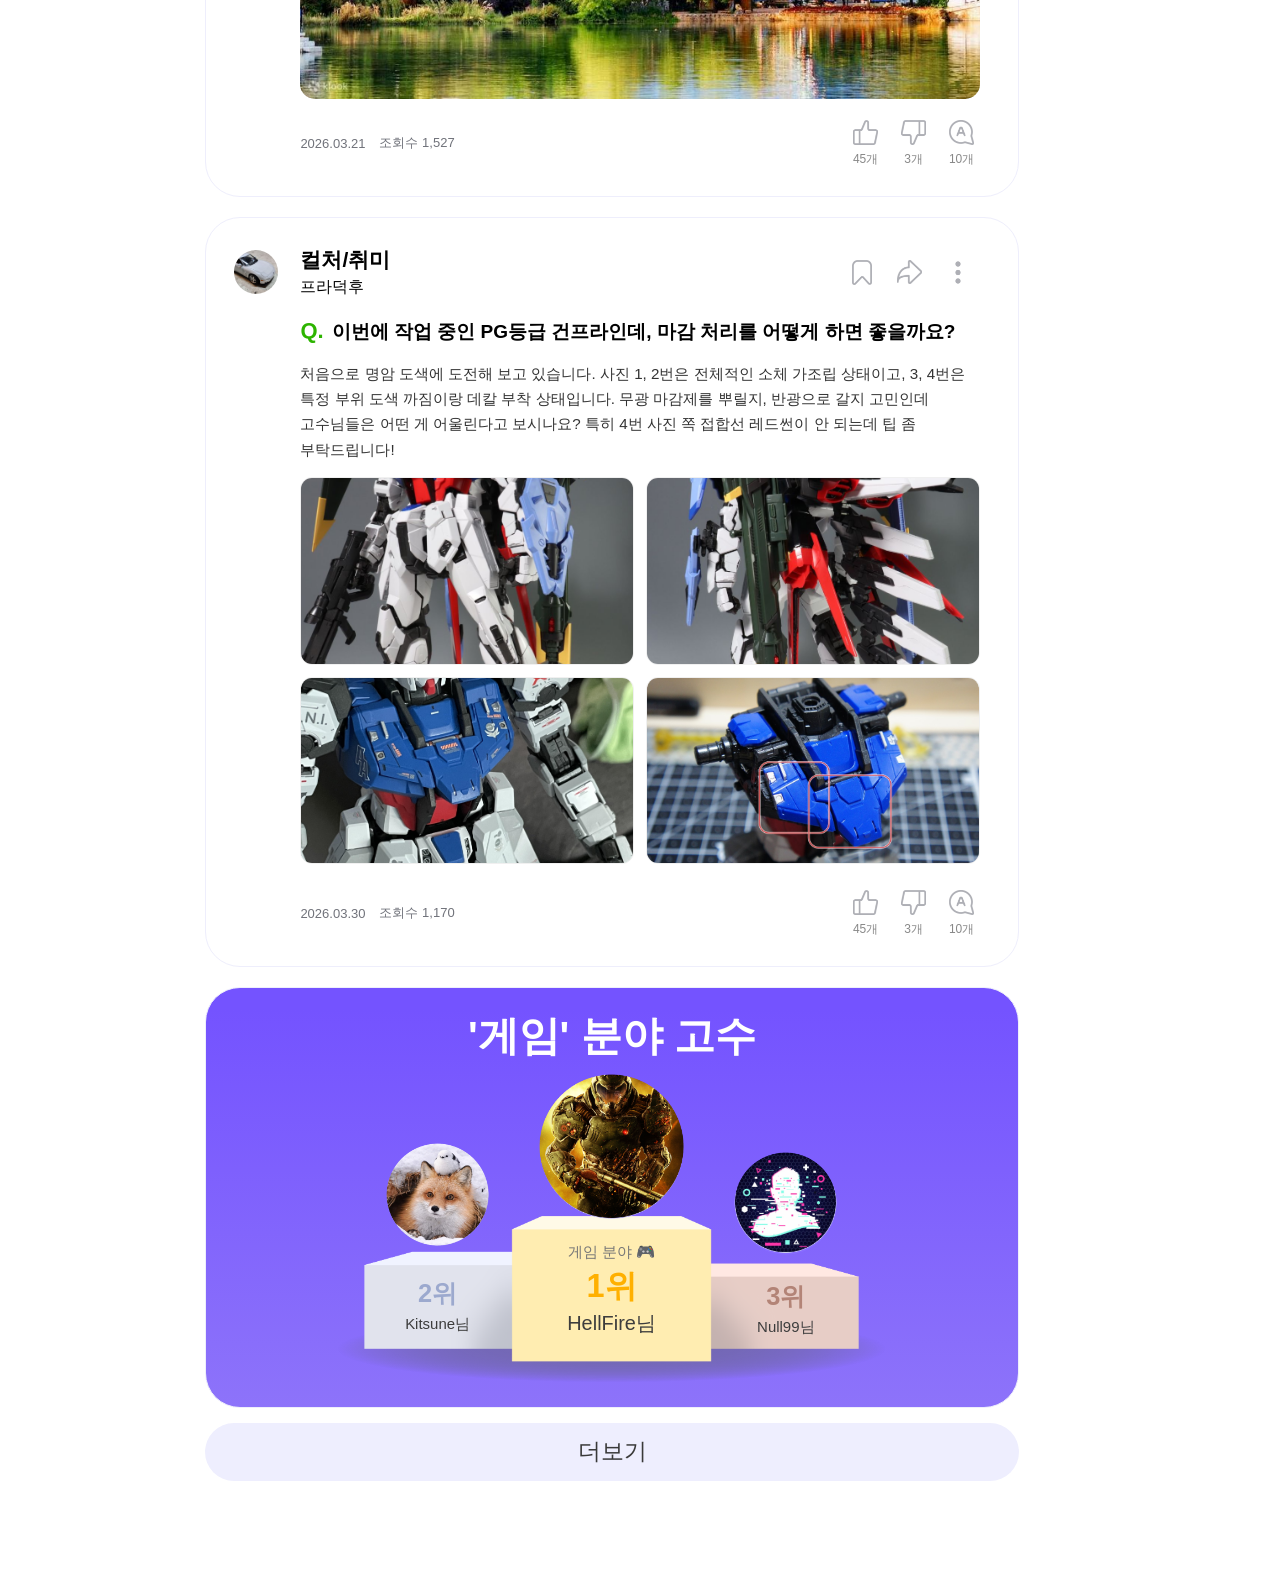
==== commit 7123665d: "Update website files" ====
--- a/01main.html
+++ b/01main.html
@@ -1,18 +1,23 @@
 <!DOCTYPE html>
-<html lang="en">
+<html lang="ko">
 <head>
     <meta charset="UTF-8">
     <meta name="viewport" content="width=device-width, initial-scale=1.0">
-    <link rel="stylesheet" href="01main.css">
+    <link rel="stylesheet" href="01main.css?v=32">
+    <link rel="stylesheet" href="layout-common.css?v=38">
+    <script src="layout-common.js?v=32" defer></script>
+    <script src="01main.js?v=32" defer></script>
     <title>지식iN 메인</title>
 </head>
 
-<body>
+<body class="kin-main">
     <div class="container">
     <header class="header">
     <div class="header-inner">
         <h1 class="logo">
-            <img src="img/00지식인 로고.png" width="100" height="auto" alt="NAVER 지식iN">
+            <a href="01main.html" aria-label="지식iN 홈으로 이동">
+                <img src="img/00지식인 로고.png" width="100" height="auto" alt="NAVER 지식iN">
+            </a>
         </h1>
 
         <nav class="gnb">
@@ -31,7 +36,7 @@
         <div class="user-profile">
             <img class="user" src="img/20_사용자프사.png" width="48" height="48" radius="50%" alt="user">
         </div>
-        <button class="btn-ask">질문하기</button>
+        <a class="btn-ask" href="03upload.html">질문하기</a>
         </div>
     </div>
     </header>
@@ -78,7 +83,53 @@
 
         <!-- 카드들 (3단으로 수정) -->
 
-        <!-- 첫카드 -->
+        <!-- 첫번째 카드: 클릭 시 02qna.html로 이동 -->
+
+        <article class="question-card question-card--linked">
+    <div class="card-header-top">
+        <div class="user-info-group">
+            <img class="plane" src="img/21_프사.png" alt="프로필">
+            <div class="name-tag-stack">
+                <span class="category-tag">부동산, 건축</span>
+                <span class="username">PSA1***</span>
+            </div>
+        </div>
+        <div class="top-icons">
+            <button type="button" class="kin-main-icon-button" data-action="bookmark" aria-label="북마크" aria-pressed="false"><img class="bookmark" src="img/01북마크1.png" alt="" /></button>
+            <button type="button" class="kin-main-icon-button" data-action="share" aria-label="공유"><img class="share" src="img/05공유1.png" alt="" /></button>
+            <img class="more" src="img/14_더보기1.png" alt="더보기" height="28">
+        </div>
+    </div>
+
+    <div class="card-body-middle">
+        <h3 class="q-title"><a class="card-detail-link" href="02qna.html" style="color: inherit; text-decoration: none;"><span class="greenq">Q.</span> 보증금 대출 질문</a></h3>
+        <p class="content">저는 중소기업에 다니는 만 27세의 청년입니다. 통근이 힘들어 독립을 위해 보증금을 대출 받고 싶은데 80%밖에 안나와서요. 100% 중소기업 어쩌구는 폐지 되었다고 하고 저것도 세대주여야 버팀목 80% 받는다던데 저는 부모집에 살고 있으니 세대주는 아버지로 되어있는데 받을 수 있는건지도 모르겠고 보증금 1000~2000정도 받을 수 있는 대출 다 알려주시면 감사하겠습니다.</p>
+    </div>
+
+    <div class="card-footer-bottom">
+        <div class="info-group">
+            <span class="date">2026.04.16</span>
+            <span class="views">조회수 1,797</span>
+        </div>
+        <div class="interactions">
+            <button class="react-btn" type="button" data-action="like" aria-pressed="false" aria-label="좋아요">
+                <img class="react" src="img/02좋아요1.png" alt=""> 
+                <span class="count">31개</span>
+            </button>
+            <button class="react-btn" type="button" data-action="dislike" aria-pressed="false" aria-label="싫어요">
+                <img class="react" src="img/03싫어요1.png" alt=""> 
+                <span class="count">2개</span>
+            </button>
+            <button class="react-btn">
+                <img class="react" src="img/06답변하기1.png" alt=""> 
+                <span class="count">12개</span>
+            </button>
+        </div>
+    </div>
+</article>
+
+
+        <!-- 두번째 카드 -->
 
         <article class="question-card">
     <div class="card-header-top">
@@ -90,8 +141,8 @@
             </div>
         </div>
         <div class="top-icons">
-            <img class="bookmark" src="img/01북마크1.png" alt="북마크" height="28">
-            <img class="share" src="img/05공유1.png" alt="공유" height="28">
+            <button type="button" class="kin-main-icon-button" data-action="bookmark" aria-label="북마크" aria-pressed="false"><img class="bookmark" src="img/01북마크1.png" alt="" /></button>
+            <button type="button" class="kin-main-icon-button" data-action="share" aria-label="공유"><img class="share" src="img/05공유1.png" alt="" /></button>
             <img class="more" src="img/14_더보기1.png" alt="더보기" height="28">
         </div>
     </div>
@@ -107,63 +158,17 @@
             <span class="views">조회수 2,107</span>
         </div>
         <div class="interactions">
-            <button class="react-btn">
+            <button class="react-btn" type="button" data-action="like" aria-pressed="false" aria-label="좋아요">
                 <img class="react" src="img/02좋아요1.png" alt=""> 
                 <span class="count">45개</span>
             </button>
-            <button class="react-btn">
+            <button class="react-btn" type="button" data-action="dislike" aria-pressed="false" aria-label="싫어요">
                 <img class="react" src="img/03싫어요1.png" alt=""> 
                 <span class="count">3개</span>
             </button>
             <button class="react-btn">
                 <img class="react" src="img/06답변하기1.png" alt=""> 
                 <span class="count">15개</span>
-            </button>
-        </div>
-    </div>
-</article>
-
-
-        <!-- 두번째 카드 -->
-
-        <article class="question-card">
-    <div class="card-header-top">
-        <div class="user-info-group">
-            <img class="plane" src="img/21_프사.png" alt="프로필">
-            <div class="name-tag-stack">
-                <span class="category-tag">부동산, 건축</span>
-                <span class="username">PSA1***</span>
-            </div>
-        </div>
-        <div class="top-icons">
-            <img class="bookmark" src="img/01북마크1.png" alt="북마크" height="28">
-            <img class="share" src="img/05공유1.png" alt="공유" height="28">
-            <img class="more" src="img/14_더보기1.png" alt="더보기" height="28">
-        </div>
-    </div>
-
-    <div class="card-body-middle">
-        <h3 class="q-title"><span class="greenq">Q.</span> 보증금 대출 질문</h3>
-        <p class="content">저는 중소기업에 다니는 만 27세의 청년입니다. 통근이 힘들어 독립을 위해 보증금을 대출 받고 싶은데 80%밖에 안나와서요. 100% 중소기업 어쩌구는 폐지 되었다고 하고 저것도 세대주여야 버팀목 80% 받는다던데 저는 부모집에 살고 있으니 세대주는 아버지로 되어있는데 받을 수 있는건지도 모르겠고 보증금 1000~2000정도 받을 수 있는 대출 다 알려주시면 감사하겠습니다.</p>
-    </div>
-
-    <div class="card-footer-bottom">
-        <div class="info-group">
-            <span class="date">2026.04.16</span>
-            <span class="views">조회수 1,797</span>
-        </div>
-        <div class="interactions">
-            <button class="react-btn">
-                <img class="react" src="img/02좋아요1.png" alt=""> 
-                <span class="count">31개</span>
-            </button>
-            <button class="react-btn">
-                <img class="react" src="img/03싫어요1.png" alt=""> 
-                <span class="count">2개</span>
-            </button>
-            <button class="react-btn">
-                <img class="react" src="img/06답변하기1.png" alt=""> 
-                <span class="count">12개</span>
             </button>
         </div>
     </div>
@@ -182,8 +187,8 @@
             </div>
         </div>
         <div class="top-icons">
-            <img class="bookmark" src="img/01북마크1.png" alt="북마크" height="28">
-            <img class="share" src="img/05공유1.png" alt="공유" height="28">
+            <button type="button" class="kin-main-icon-button" data-action="bookmark" aria-label="북마크" aria-pressed="false"><img class="bookmark" src="img/01북마크1.png" alt="" /></button>
+            <button type="button" class="kin-main-icon-button" data-action="share" aria-label="공유"><img class="share" src="img/05공유1.png" alt="" /></button>
             <img class="more" src="img/14_더보기1.png" alt="더보기" height="28">
         </div>
     </div>
@@ -203,11 +208,11 @@
             <span class="views">조회수 1,527</span>
         </div>
         <div class="interactions">
-            <button class="react-btn">
+            <button class="react-btn" type="button" data-action="like" aria-pressed="false" aria-label="좋아요">
                 <img class="react" src="img/02좋아요1.png" alt=""> 
                 <span class="count">45개</span>
             </button>
-            <button class="react-btn">
+            <button class="react-btn" type="button" data-action="dislike" aria-pressed="false" aria-label="싫어요">
                 <img class="react" src="img/03싫어요1.png" alt=""> 
                 <span class="count">3개</span>
             </button>
@@ -232,8 +237,8 @@
             </div>
         </div>
         <div class="top-icons">
-            <img class="bookmark" src="img/01북마크1.png" alt="북마크" height="28">
-            <img class="share" src="img/05공유1.png" alt="공유" height="28">
+            <button type="button" class="kin-main-icon-button" data-action="bookmark" aria-label="북마크" aria-pressed="false"><img class="bookmark" src="img/01북마크1.png" alt="" /></button>
+            <button type="button" class="kin-main-icon-button" data-action="share" aria-label="공유"><img class="share" src="img/05공유1.png" alt="" /></button>
             <img class="more" src="img/14_더보기1.png" alt="더보기" height="28">
         </div>
     </div>
@@ -257,11 +262,11 @@
             <span class="views">조회수 1,170</span>
         </div>
         <div class="interactions">
-            <button class="react-btn">
+            <button class="react-btn" type="button" data-action="like" aria-pressed="false" aria-label="좋아요">
                 <img class="react" src="img/02좋아요1.png" alt=""> 
                 <span class="count">45개</span>
             </button>
-            <button class="react-btn">
+            <button class="react-btn" type="button" data-action="dislike" aria-pressed="false" aria-label="싫어요">
                 <img class="react" src="img/03싫어요1.png" alt=""> 
                 <span class="count">3개</span>
             </button>
@@ -276,9 +281,33 @@
 
 <!-- 카드들 (3단으로 수정) -->
 
-        <section class="expert-section">
-        <h3>'게임' 분야 고수</h3>
-        <div class="expert-rank">
+        <section class="expert-section" aria-labelledby="expert-heading">
+            <h3 id="expert-heading">'게임' 분야 고수</h3>
+            <div class="expert-rank" aria-label="게임 분야 고수 순위">
+                <!-- 원본 포디움 이미지는 자르거나 중복 표시하지 않고 한 장 그대로 사용합니다. -->
+                <img class="podium-art" src="img/16_순위대.png" alt="" aria-hidden="true">
+                <div class="rank-entrant rank-entrant--first">
+                    <img class="rank-avatar" src="img/37_게임고수_1위.png" alt="HellFire 프로필">
+                    <div class="rank-copy">
+                        <span class="rank-category">게임 분야 🎮</span>
+                        <strong class="rank-number">1위</strong>
+                        <span class="rank-name">HellFire님</span>
+                    </div>
+                </div>
+                <div class="rank-entrant rank-entrant--second">
+                    <img class="rank-avatar" src="img/38_게임고수_2위.png" alt="Kitsune 프로필">
+                    <div class="rank-copy">
+                        <strong class="rank-number">2위</strong>
+                        <span class="rank-name">Kitsune님</span>
+                    </div>
+                </div>
+                <div class="rank-entrant rank-entrant--third">
+                    <img class="rank-avatar" src="img/39_게임고수_3위.png" alt="Null99 프로필">
+                    <div class="rank-copy">
+                        <strong class="rank-number">3위</strong>
+                        <span class="rank-name">Null99님</span>
+                    </div>
+                </div>
             </div>
         </section>
 
--- a/01main.css
+++ b/01main.css
@@ -591,4 +591,434 @@
 
 .footer-2, .footer-3 { 
     margin-top: 3px;
-}+}
+
+/* ================================================================
+   메인 페이지 개선: 데스크톱 중앙 정렬, 반응형 레이아웃, 게임 고수 포디움
+   기존 컬러 / 카드 UI를 유지하면서, 예전 고정 너비만 덮어씁니다.
+   ================================================================ */
+:root {
+    --main-layout-max: 1447px;
+    --main-layout-gutter: 24px;
+}
+
+*, *::before, *::after { box-sizing: border-box; }
+html { scroll-behavior: smooth; }
+body { margin: 0; min-width: 320px; font-family: Arial, "Malgun Gothic", "Apple SD Gothic Neo", sans-serif; }
+img { max-width: 100%; }
+
+.container {
+    width: 100%;
+    height: auto;
+    min-height: 100vh;
+    align-items: stretch;
+}
+
+/* 헤더와 본문을 같은 최대 너비의 중앙 축으로 맞춥니다. */
+.header-inner {
+    width: min(calc(100% - var(--main-layout-gutter) * 2), var(--main-layout-max));
+    min-height: 108px;
+    margin-inline: auto;
+    padding: 0;
+    display: flex;
+    align-items: center;
+    gap: clamp(24px, 3.2vw, 55px);
+}
+.logo {
+    margin: 0;
+    flex: 0 0 auto;
+    line-height: 0;
+}
+.logo img { width: 100px; height: auto; }
+.gnb {
+    display: flex;
+    align-items: center;
+    gap: clamp(13px, 1.9vw, 32px);
+    white-space: nowrap;
+    font-size: 19px;
+    flex: 0 0 auto;
+    align-self: stretch;
+}
+.gnb home, .gnb qna, .gnb best, .gnb HOF {
+    display: inline-flex;
+    margin: 0;
+    align-items: center;
+    border-bottom: 4px solid transparent;
+    padding-top: 4px;
+}
+.gnb home { border-bottom-color: #2DB400; padding-bottom: 0; }
+.header-right {
+    display: flex;
+    align-items: center;
+    gap: clamp(11px, 1.5vw, 24px);
+    margin: 0 0 0 auto;
+    min-width: 0;
+}
+.search-bar {
+    width: clamp(155px, 15vw, 257px);
+    min-width: 0;
+    height: 38px;
+    border-width: 2px;
+    flex: 1 1 auto;
+}
+.alarm, .user-profile { line-height: 0; flex: 0 0 auto; }
+.bell { width: 32px; height: auto; margin: 0; }
+.user { width: 44px; height: 44px; margin: 0; object-fit: cover; }
+.btn-ask {
+    flex: 0 0 auto;
+    width: auto;
+    min-width: 108px;
+    height: 44px;
+    margin: 0;
+    padding: 0 16px;
+    font-size: 17px;
+    cursor: pointer;
+}
+
+.content-wrapper {
+    width: min(calc(100% - var(--main-layout-gutter) * 2), var(--main-layout-max));
+    max-width: var(--main-layout-max);
+    display: grid;
+    grid-template-columns: minmax(156px, 183px) minmax(0, 1fr) 240px;
+    align-items: start;
+    gap: 48px;
+    margin-inline: auto;
+    padding: 70px 0 90px;
+}
+.side-left, .side-right {
+    min-width: 0;
+    width: 100%;
+    margin: 0;
+    position: sticky;
+    top: 134px;
+    align-self: start;
+    height: fit-content;
+}
+.main-content { min-width: 0; width: 100%; }
+.tab-menu { margin-right: 0; }
+.tab-menu button { font-size: clamp(24px, 2.1vw, 35px); }
+.greenbar {
+    width: 100%;
+    height: auto;
+    min-height: 62px;
+    padding: 12px 26px;
+}
+.question-card {
+    width: 100%;
+    max-width: 100%;
+    height: auto;
+    padding: 25px clamp(18px, 3vw, 40px) 15px;
+}
+.card-header-top { gap: 12px; }
+.user-info-group, .name-tag-stack { min-width: 0; }
+.top-icons { display: flex; align-items: center; gap: 14px; margin: 0; flex: 0 0 auto; }
+.top-icons .bookmark, .top-icons .share, .top-icons .more { margin: 0; }
+.card-body-middle, .card-footer-bottom { padding-left: 68px; }
+.q-title { align-items: baseline; margin-bottom: 4px; }
+.content { padding-right: 0; overflow-wrap: anywhere; }
+.interactions { margin-right: 0; }
+.info-group { margin-bottom: 35px; }
+.picture { max-width: 100%; }
+.mountain {
+    display: block;
+    width: calc(100% - 68px);
+    max-width: calc(100% - 68px);
+    height: auto;
+    margin-left: 68px;
+}
+.photo-grid {
+    width: 100%;
+    max-width: 100%;
+    padding-left: 68px;
+    padding-right: 0;
+}
+.notice-box { width: 100%; height: 50px; padding: 10px 12px; }
+.my, .attancion { font-size: 17px; }
+.my { padding-right: 12px; }
+.attancion { padding-left: 12px; }
+.tag-cloud { width: 100%; height: auto; min-height: 160px; }
+.tag-cloud h4 { font-size: 19px; }
+.tag-line-1, .tag-line-2, .tag-line-3 { margin-block: 14px; white-space: nowrap; }
+.tag-line-1 span, .tag-line-2 span, .tag-line-3 span { margin-inline: 0; padding: 4px; }
+.ad { display: block; width: 100%; height: auto; }
+.footer, .footer-inner { width: 100%; }
+
+/* 포디움은 원본 PNG 1장 전체를 사용합니다 (clip-path / crop 없음).
+   시상대만 10% 크게 표시하고, 프로필 및 텍스트는 기존 크기를 유지합니다. */
+.expert-section {
+    width: 100%;
+    height: auto;
+    min-height: 0;
+    padding: 26px 22px 48px;
+    border-radius: 35px;
+    overflow: hidden;
+    background: linear-gradient(180deg, #7453ff 5%, #8d73fa 100%);
+}
+.expert-section h3 {
+    font-size: clamp(25px, 3.2vw, 50px);
+    line-height: 1.2;
+    font-weight: 750;
+    text-align: center;
+    color: #fff;
+    margin: 0 0 13px;
+}
+.expert-rank {
+    width: 95%;
+    max-width: 880px;
+    margin-inline: auto;
+    position: relative;
+    aspect-ratio: 880 / 530;
+    container-type: inline-size;
+}
+.rank-entrant { position: absolute; inset: 0; }
+.rank-entrant--first { z-index: 3; }
+.rank-entrant--second { z-index: 1; }
+.rank-entrant--third { z-index: 2; }
+.podium-art {
+    position: absolute;
+    top: calc(50% - 8px);
+    left: -5%;
+    width: 110%;
+    max-width: none; /* 전역 img max-width:100%가 시상대 확대를 막지 않도록 */
+    height: auto;
+    display: block;
+    pointer-events: none;
+    /* 비율 변경이나 부분 잘라내기 없이 원본 PNG 전체 표시 */
+}
+.rank-avatar {
+    position: absolute;
+    display: block;
+    border-radius: 50%;
+    object-fit: cover;
+    aspect-ratio: 1;
+}
+.rank-entrant--first .rank-avatar { width: 29.1%; left: 35.45%; top: 0; }
+.rank-entrant--second .rank-avatar { width: 20.7%; left: 4.8%; top: 23%; }
+.rank-entrant--third .rank-avatar { width: 20.7%; left: 74.55%; top: 26%; }
+.rank-copy {
+    position: absolute;
+    display: flex;
+    flex-direction: column;
+    align-items: center;
+    justify-content: center;
+    text-align: center;
+    white-space: nowrap;
+    color: #3d3d3d;
+    line-height: 1.15;
+}
+.rank-entrant--first .rank-copy { top: 56%; left: 32%; width: 36%; }
+.rank-entrant--second .rank-copy { top: 68.5%; left: 4.8%; width: 20.7%; }
+.rank-entrant--third .rank-copy { top: 69.5%; left: 74.55%; width: 20.7%; }
+.rank-category { font-size: 3.1cqw; line-height: 1.3; color: #777; margin-bottom: 1.3cqw; }
+.rank-number { display: block; line-height: 1.06; font-weight: 800; }
+.rank-name { display: block; margin-top: 1.7cqw; font-weight: 450; }
+.rank-entrant--first .rank-number { font-size: 6.5cqw; color: #ffb000; }
+.rank-entrant--second .rank-number { font-size: 5.1cqw; color: #9ca9ce; }
+.rank-entrant--third .rank-number { font-size: 5.1cqw; color: #b38477; }
+.rank-entrant--first .rank-name { font-size: 4cqw; }
+.rank-entrant--second .rank-name, .rank-entrant--third .rank-name { font-size: 3.0cqw; }
+
+/* 시상대 PNG / 게임 분야 텍스트 / 1·2·3위 숫자는 처음부터 계속 표시합니다.
+   스크롤 진입 시 프로필 사진만 아래에서 올라오고, 닉네임은 제자리에서 Fade In.
+   두 요소의 시작 시간과 지속 시간을 동일하게 맞추어 동기화합니다.
+   1위 즉시 / 2위 0.45초 뒤 / 3위 0.90초 뒤. JS 없으면 전부 표시. */
+html.js-expert-animation .expert-rank:not(.is-visible) .rank-avatar {
+    opacity: 0;
+    transform: translateY(50px);
+    transition: none;
+}
+html.js-expert-animation .expert-rank:not(.is-visible) .rank-name {
+    opacity: 0;
+    transition: none;
+}
+html.js-expert-animation .expert-rank.is-visible .rank-avatar {
+    opacity: 1;
+    transform: translateY(0);
+    transition: opacity 1.8s cubic-bezier(.22,.72,.18,1),
+                transform 1.8s cubic-bezier(.22,.72,.18,1);
+}
+html.js-expert-animation .expert-rank.is-visible .rank-name {
+    opacity: 1;
+    transition: opacity 1.8s cubic-bezier(.22,.72,.18,1);
+}
+html.js-expert-animation .expert-rank.is-visible .rank-entrant--second .rank-avatar,
+html.js-expert-animation .expert-rank.is-visible .rank-entrant--second .rank-name {
+    transition-delay: .45s;
+}
+html.js-expert-animation .expert-rank.is-visible .rank-entrant--third .rank-avatar,
+html.js-expert-animation .expert-rank.is-visible .rank-entrant--third .rank-name {
+    transition-delay: .90s;
+}
+
+.btn-more {
+    display: block;
+    width: 100%;
+    min-height: 58px;
+    border: 0;
+    border-radius: 999px;
+    color: #393939;
+    background: #eeeefe;
+    font-size: clamp(19px, 2vw, 25px);
+    cursor: pointer;
+}
+.btn-more:hover { background: #e1e1fc; }
+
+/* 좁은 노트북: 비례를 줄이고 세 열을 유지합니다. */
+@media (max-width: 1300px) {
+    .content-wrapper { grid-template-columns: 162px minmax(0,1fr) 220px; gap: 24px; }
+    .header-inner { min-height: 92px; gap: 24px; }
+    .gnb { gap: 15px; font-size: 17px; }
+    .header-right { gap: 12px; }
+    .search-bar { width: 180px; }
+    .category-tag { font-size: 21px; }
+    .notice-box .my, .notice-box .attancion { font-size: 15px; }
+    .tag-cloud h4 { font-size: 17px; }
+    .tags { font-size: 11px; }
+}
+
+/* 태블릿: 메인 질문을 우선하고, 우측 정보는 메인 아래에 표시합니다. */
+@media (max-width: 1020px) {
+    .header-inner { flex-wrap: wrap; justify-content: space-between; row-gap: 0; padding-block: 13px; }
+    .gnb { order: 3; width: 100%; min-height: 46px; justify-content: center; }
+    .header-right { margin-left: auto; }
+    .search-bar { width: clamp(165px, 24vw, 260px); }
+    .content-wrapper { grid-template-columns: 160px minmax(0,1fr); gap: 24px; padding-top: var(--kin-top-gap); }
+    .side-left { grid-column: 1; grid-row: 1 / span 2; }
+    .main-content { grid-column: 2; grid-row: 1; }
+    .side-right {
+        grid-column: 2;
+        grid-row: 2;
+        position: static;
+        display: grid;
+        grid-template-columns: repeat(2, minmax(0, 1fr));
+        gap: 15px;
+    }
+    .notice-box { grid-column: 1 / -1; margin: 0; }
+    .tag-cloud { margin: 0; }
+    .ad-banner { min-width: 0; }
+    .ad { width: auto; max-height: 250px; }
+    .footer { grid-column: 1 / -1; }
+    .expert-rank { width: 95%; }
+}
+
+/* 휴대폰 / 소형 태블릿: 한 열과 가로 스크롤형 카테고리로 전환합니다. */
+@media (max-width: 720px) {
+    :root { --main-layout-gutter: 16px; }
+    .header-inner { gap: 12px; min-height: 0; }
+    .logo img { width: 84px; }
+    .gnb { gap: clamp(10px, 4vw, 26px); font-size: 15px; overflow-x: auto; justify-content: flex-start; }
+    .header-right { gap: 10px; flex: 1 1 auto; justify-content: flex-end; }
+    .search-bar { width: min(100%, 190px); flex: 1 1 120px; }
+    .user { width: 36px; height: 36px; }
+    .bell { width: 25px; }
+    .btn-ask { min-width: 74px; height: 36px; padding-inline: 10px; font-size: 14px; }
+    .content-wrapper { display: flex; flex-direction: column; align-items: stretch; gap: 18px; padding-top: var(--kin-top-gap); }
+    .side-left { width: 100%; position: static; border: 0; padding: 0; background: transparent; }
+    .category-list { display: flex; gap: 7px; overflow-x: auto; margin: 0; padding: 0 0 7px; scrollbar-width: thin; }
+    .category-list li { flex: 0 0 auto; white-space: nowrap; margin: 0; padding: 9px 11px; font-size: 13px; }
+    .main-content { width: 100%; }
+    .tab-menu button { font-size: 24px; padding: 10px 14px; margin-bottom: 10px; }
+    .greenbar { min-height: 52px; padding: 8px 17px; }
+    .question-card { border-radius: 24px; padding: 18px 17px 12px; }
+    .plane { width: 43px !important; height: 43px !important; }
+    .user-info-group { gap: 10px; }
+    .category-tag { font-size: 17px; }
+    .username { font-size: 12px; }
+    .top-icons { gap: 7px; }
+    .top-icons img { height: 20px; max-width: 20px; object-fit: contain; }
+    .card-body-middle, .card-footer-bottom { padding-left: 0; }
+    .card-body-middle { margin-bottom: 15px; }
+    .q-title { font-size: 17px; }
+    .greenq { font-size: 18px; }
+    .content { font-size: 14px; line-height: 1.6; }
+    .info-group { margin-bottom: 14px; font-size: 12px; }
+    .interactions { gap: 3px; }
+    .react { width: 28px; height: 28px; }
+    .count { font-size: 12px; }
+    .mountain { margin: 0; width: 100%; max-width: 100%; }
+    .photo-grid { padding: 0; }
+    .expert-section { padding: 24px 12px 30px; border-radius: 24px; }
+    .expert-section h3 { font-size: clamp(24px, 6vw, 34px); }
+    /* 포디움 확대로 양 끝이 잘리지 않도록 모바일에서 무대를 살짝 줄인 컨테이너 안에 배치 */
+    .expert-rank { width: 90%; }
+    .side-right { display: grid; grid-template-columns: 1fr 1fr; gap: 12px; }
+}
+
+@media (max-width: 440px) {
+    .header-inner { justify-content: flex-start; }
+    .logo img { width: 73px; }
+    .header-right { gap: 7px; }
+    .search-bar { width: 80px; min-width: 60px; height: 32px; padding-left: 8px; font-size: 11px; }
+    .bell { width: 21px; }
+    .user { width: 30px; height: 30px; }
+    .btn-ask { min-width: 64px; height: 32px; padding: 0 8px; font-size: 12px; }
+    .gnb { font-size: 14px; }
+    .category-tag { font-size: 15px; }
+    .top-icons { gap: 4px; }
+    .top-icons img { height: 17px; max-width: 17px; }
+    .card-footer-bottom { gap: 5px; }
+    .views { margin-left: 8px; }
+    .side-right { grid-template-columns: 1fr; }
+    .notice-box, .footer { grid-column: 1; }
+    .ad { width: 100%; max-height: 280px; object-fit: contain; object-position: left; }
+}
+
+@media (prefers-reduced-motion: reduce) {
+    html { scroll-behavior: auto; }
+    html.js-expert-animation .expert-rank .rank-avatar,
+    html.js-expert-animation .expert-rank .rank-name {
+        opacity: 1;
+        transform: none;
+        transition: none;
+    }
+}
+
+/* 6차: 메인 페이지의 기존 이동 링크 복구 (파일 직접 실행도 지원) */
+.btn-ask {
+    display: inline-flex;
+    justify-content: center;
+    align-items: center;
+    text-decoration: none;
+    white-space: nowrap;
+}
+.question-card--linked { position: relative; }
+.question-card--linked .card-detail-link {
+    display: inline-flex;
+    align-items: baseline;
+    color: inherit;
+    text-decoration: none;
+}
+/* 제목의 네이티브 링크를 카드 전체까지 확장합니다. */
+.question-card--linked .card-detail-link::after {
+    content: "";
+    position: absolute;
+    inset: 0;
+    z-index: 1;
+    border-radius: inherit;
+}
+.question-card--linked .card-detail-link:focus-visible::after {
+    outline: 3px solid #2db400;
+    outline-offset: 3px;
+}
+/* 원래 카드의 아이콘 버튼은 카드 이동 링크를 덮어 씌우지 않습니다. */
+.question-card--linked .top-icons,
+.question-card--linked .interactions { position: relative; z-index: 2; }
+.question-card--linked:hover { cursor: pointer; }
+
+/* =====================================================================
+   19차: '게임' 분야 고수 섹션의 세로 길이를 노란 마크업 크기로 축소.
+   무대 PNG는 자르거나 왜곡하지 않고, 프로필/텍스트/시상대를 같은
+   .expert-rank 비율 안에서 함께 축소합니다. 등장 애니메이션은 유지.
+   ===================================================================== */
+.expert-section {
+    padding-top: 24px;
+    padding-bottom: 32px;
+}
+.expert-rank { width: 65%; }
+@media (min-width: 721px) and (max-width: 1020px) {
+    .expert-rank { width: 72%; }
+}
+@media (max-width: 720px) {
+    .expert-section { padding-top: 20px; padding-bottom: 22px; }
+    .expert-rank { width: 85%; }
+}
--- a/layout-common.css
+++ b/layout-common.css
@@ -0,0 +1,2270 @@
+/* 세 페이지 공통: 헤더/본문 같은 가로축, 안정적인 스티키 간격 */
+:root {
+    --kin-layout-max: 1447px;
+    --kin-gutter: 24px;
+    --kin-top-gap: 70px;  /* 처음 화면에서 헤더와 양쪽 메뉴 사이 여백 */
+    --kin-header-height: 108px;
+    --kin-sticky-top: calc(var(--kin-header-height) + var(--kin-top-gap));
+}
+*, *::before, *::after { box-sizing: border-box; }
+html { scroll-behavior: smooth; }
+body { margin: 0; min-width: 320px; }
+.container {
+    width: 100%; height: auto; min-height: 100vh;
+    display: flex; flex-direction: column; align-items: stretch;
+}
+.header {
+    position: sticky; top: 0; z-index: 1000;
+    flex: 0 0 auto; width: 100%;
+    background: #fff; border-bottom: 1px solid #e0e0e0;
+}
+.header-inner {
+    width: min(calc(100% - var(--kin-gutter) * 2), var(--kin-layout-max));
+    height: auto; min-height: 108px;
+    margin-inline: auto; padding: 0;
+    display: flex; align-items: center;
+    gap: clamp(24px, 3.2vw, 55px);
+}
+.logo {
+    flex: 0 0 auto; margin: 0 !important; padding: 0;
+    line-height: 0;
+}
+.logo img { display: block; width: 100px; height: auto; max-width: none; }
+.gnb {
+    display: flex; align-items: center; align-self: stretch;
+    flex: 0 0 auto; gap: clamp(13px, 1.9vw, 32px);
+    font-size: 19px; font-weight: 600; white-space: nowrap;
+    color: #333;
+}
+/* 홈/Q&A 등 원본의 사용자 정의 태그를 그대로 사용합니다. */
+.gnb > * {
+    position: relative; display: inline-flex; align-items: center;
+    align-self: stretch; flex: 0 0 auto;
+    margin: 0 !important; padding: 0 !important;
+    border: 0 !important;
+    line-height: 1.4; cursor: pointer;
+}
+/* 선택된 탭의 초록선은 글자 바로 밑이 아니라 헤더 맨 아래 안쪽에 고정 */
+.gnb > .active::after {
+    content: ""; position: absolute;
+    left: 0; right: 0; bottom: 2px;
+    height: 4px; border-radius: 2px;
+    background-color: #2db400;
+}
+.header-right {
+    display: flex; align-items: center; flex: 0 1 auto;
+    min-width: 0; margin: 0 0 0 auto;
+    gap: clamp(11px, 1.5vw, 24px);
+}
+.search-bar {
+    width: clamp(155px, 15vw, 257px); height: 38px;
+    flex: 1 1 auto; min-width: 0;
+    padding-left: 16px; border: 2px solid #2db400;
+    border-radius: 20px;
+}
+.alarm, .user-profile { flex: 0 0 auto; line-height: 0; }
+.bell { width: 32px; height: auto; margin: 0; }
+.user { width: 44px; height: 44px; margin: 0; border-radius: 50%; object-fit: cover; }
+.btn-ask {
+    flex: 0 0 auto; width: auto; min-width: 108px;
+    height: 44px; margin: 0; padding: 0 16px;
+    border: 0; border-radius: 24px;
+    color: white; background: #2db400;
+    font-size: 17px;
+}
+/* main과 qna/upload의 본문 왼쪽 출발점을 로고의 왼쪽 출발점에 맞춤 */
+.content-wrapper {
+    width: min(calc(100% - var(--kin-gutter) * 2), var(--kin-layout-max));
+    max-width: var(--kin-layout-max);
+    margin-inline: auto; padding: var(--kin-top-gap) 0 90px;
+    align-items: start;
+}
+.side-left, .side-right { top: var(--kin-sticky-top); }
+
+/* 메인 외 페이지는 아직 고정폭 flex였으므로, 공통 좌/우 축이 맞도록 전환 */
+body.kin-subpage .content-wrapper {
+    display: grid;
+    grid-template-columns: 183px minmax(0, 1fr) 240px;
+    gap: 48px;
+}
+body.kin-subpage .main-content { width: 100%; min-width: 0; flex-shrink: 1; }
+body.kin-subpage .side-left {
+    width: 100%; margin: 0; position: sticky;
+    align-self: start; height: fit-content;
+}
+body.kin-subpage .side-right { width: 100%; margin: 0; min-width: 0; }
+body.kin-subpage .question-card { max-width: 100%; }
+body.kin-qna .side-right { position: sticky; align-self: start; height: fit-content; }
+/* 질문작성 페이지는 우측 박스만 sticky여야 전체 부모 높이를 참조할 수 있음 */
+body.kin-upload .side-right { position: relative; top: auto; height: 100%; align-self: stretch; }
+body.kin-upload .sticky-side-box { position: sticky; top: var(--kin-sticky-top); }
+
+@media (max-width:1300px) {
+    .header-inner { min-height: 92px; gap: 24px; }
+    .gnb { gap: 15px; font-size: 17px; }
+    .header-right { gap: 12px; }
+    .search-bar { width: 180px; }
+    body.kin-subpage .content-wrapper { grid-template-columns: 162px minmax(0,1fr) 220px; gap: 24px; }
+}
+@media (max-width:1020px) {
+    :root { --kin-top-gap: 44px; }
+    .header-inner {
+        flex-wrap: wrap; justify-content: space-between;
+        row-gap: 0; padding-block: 13px;
+    }
+    .gnb { order: 3; width: 100%; min-height: 46px; justify-content: center; }
+    .header-right { margin-left: auto; }
+    .search-bar { width: clamp(165px,24vw,260px); }
+    body.kin-subpage .content-wrapper { grid-template-columns: 160px minmax(0,1fr); gap: 24px; }
+    body.kin-subpage .side-left { grid-row: 1 / span 2; }
+    body.kin-subpage .main-content { grid-column: 2; grid-row: 1; }
+    body.kin-subpage .side-right { grid-column:2; grid-row:2; position:static; height:auto; }
+    body.kin-upload .sticky-side-box { position:static; }
+}
+@media (max-width:720px) {
+    :root { --kin-gutter: 16px; --kin-top-gap: 30px; }
+    .header-inner { gap: 12px; min-height: 0; }
+    .logo img { width: 84px; }
+    .gnb { gap: clamp(10px, 4vw, 26px); font-size: 15px; justify-content: flex-start; overflow-x: auto; }
+    .header-right { flex: 1 1 auto; gap: 10px; justify-content: flex-end; }
+    .search-bar { width: min(100%,190px); flex: 1 1 120px; }
+    .user { width: 36px; height:36px; }
+    .bell { width:25px; }
+    .btn-ask { min-width:74px; height:36px; padding-inline:10px; font-size:14px; }
+    body.kin-subpage .content-wrapper { display: flex; flex-direction: column; align-items:stretch; gap:20px; }
+    body.kin-subpage .main-content { width:100%; }
+    body.kin-subpage .side-left { position: static; }
+    body.kin-qna .side-left { width:100%; border:0; padding:0; }
+    body.kin-qna .category-list { display:flex; gap:7px; overflow-x:auto; margin:0; padding:0 0 7px; }
+    body.kin-qna .category-list li { flex:0 0 auto; margin:0; white-space:nowrap; }
+    body.kin-subpage .side-right { width:100%; }
+    body.kin-subpage .question-card { width:100%; padding-inline:clamp(14px,4vw,25px); }
+    body.kin-subpage .content, body.kin-subpage .card-bottom { max-width:100%; }
+    body.kin-qna .content { padding-inline:10px; }
+    body.kin-qna .card-bottom { margin-inline:0; flex-wrap:wrap; gap:12px; }
+    body.kin-qna .bottom-center { width:auto; flex-wrap:wrap; }
+    body.kin-upload .bottom1 { margin-inline:0; gap:10px; flex-wrap:wrap; }
+    body.kin-upload .content { width:100%; }
+}
+@media (max-width:440px) {
+    .logo img { width:73px; }
+    .header-right { gap:7px; }
+    .search-bar { width:80px; min-width:60px; height:32px; padding-left:8px; font-size:11px; }
+    .bell { width:21px; }
+    .user { width:30px; height:30px; }
+    .btn-ask { min-width:64px; height:32px; padding-inline:8px; font-size:12px; }
+    .gnb { font-size:14px; }
+}
+@media (prefers-reduced-motion:reduce) { html { scroll-behavior:auto; } }
+
+/* 나머지 두 페이지의 오래된 고정폭 블록이 좁은 화면에서 튀어나오지 않도록 보완 */
+body.kin-qna .question-card,
+body.kin-qna .question-card1,
+body.kin-qna .question-card3,
+body.kin-qna .greenbar-more,
+body.kin-qna .ad-container,
+body.kin-qna .AD-bottom {
+    width: 100%; max-width: 100%;
+}
+body.kin-qna .AD-bottom img { display:block; width:100%; max-width:100%; height:auto; }
+body.kin-qna .ad-content, body.kin-qna .content-right { min-width:0; }
+body.kin-qna .ad-background, body.kin-qna .ad-overlay { max-width:100%; }
+body.kin-qna .footer, body.kin-qna .footer-inner,
+body.kin-upload .footer, body.kin-upload .footer-inner { max-width:100%; }
+body.kin-upload .setting-content.toggle-group { flex-wrap: wrap; gap:20px; min-width:0; }
+body.kin-upload .reservation-controls { flex-wrap:wrap; gap:16px; }
+body.kin-upload .bottom1-R { flex-wrap:wrap; max-width:100%; }
+body.kin-upload .tag-input-box { max-width:100%; }
+body.kin-upload .tag-input-box input { min-width:0; max-width:100%; }
+
+@media (max-width:720px) {
+    body.kin-qna .main-title { font-size:clamp(26px,6vw,40px); }
+    body.kin-qna .question-card1,
+    body.kin-qna .question-card3 { padding-inline:clamp(14px,4vw,25px); }
+    body.kin-qna .content1 { padding-inline:10px; }
+    body.kin-qna .job { padding-left:10px; }
+    body.kin-qna .ad-container { height:auto; min-height:210px; }
+    body.kin-qna .ad-content { padding:14px; gap:12px; }
+    body.kin-qna .content-left { flex: 0 0 auto; }
+    body.kin-qna .content-left img { width:clamp(60px,24vw,110px); height:auto; max-height:130px; object-fit:contain; }
+    body.kin-qna .content-right { margin:0; }
+    body.kin-qna .main-title-ad { font-size:clamp(16px,4vw,22px); }
+    body.kin-qna .ad-content p { overflow-wrap:anywhere; }
+    body.kin-upload .setting-row { flex-wrap:wrap; gap:8px; }
+    body.kin-upload .setting-content.toggle-group { width:100%; }
+    body.kin-upload .tag-row { flex-wrap:wrap; }
+    body.kin-upload .bottom1-L { flex-wrap:wrap; }
+    body.kin-upload .main-title { font-size:clamp(30px,7vw,50px); }
+}
+body.kin-qna .greenbar {
+    width:100%; max-width:100%; height:auto; min-height:62px;
+    padding:12px clamp(12px,2vw,20px); gap:12px;
+}
+body.kin-qna .greenbar .right {
+    flex:0 1 auto; min-width:0; padding-right:0; gap:10px; flex-wrap:wrap;
+}
+body.kin-qna .greenbar .left { padding-left:0; flex:0 0 auto; }
+@media (max-width:1020px) {
+    body.kin-upload .bottom1 { margin-inline:0; flex-wrap:wrap; gap:14px; }
+    body.kin-upload .bottom1-R { flex: 1 1 250px; }
+}
+@media (max-width:720px) {
+    body.kin-qna .greenbar { flex-wrap:wrap; }
+    body.kin-qna .greenbar .right { justify-content:flex-start; }
+    body.kin-qna .filter1, body.kin-qna .filter2 { font-size:14px; padding:8px 10px; height:auto; }
+}
+@media (max-width:720px) {
+    body.kin-qna .top-row { flex-wrap:wrap; gap:10px; }
+    body.kin-qna .top-icons { margin-right:0; gap:8px; max-width:100%; }
+    body.kin-qna .top-icons img { max-width:32px; height:auto; }
+}
+
+/* ===============================================================
+   7차 보완: 전체 페이지 우측 메뉴의 가로 정렬 및 Q&A 정보 밀도
+   우측 메뉴의 바깥 오른쪽 끝을 상단 '질문하기' 버튼 끝에 맞춥니다.
+   =============================================================== */
+
+/* 우측 열의 너비를 자식 요소가 전부 활용하도록 통일 */
+.side-right {
+    min-width: 0;
+}
+.side-right > .notice-box,
+.side-right > .tag-cloud,
+.side-right > .SR-cloud,
+.side-right > .ad-banner,
+.side-right > .footer,
+.side-right > .sticky-side-box,
+.side-right .sticky-side-box > .ad-banner,
+.side-right .sticky-side-box > .footer {
+    width: 100%;
+    max-width: 100%;
+    margin-left: 0;
+    margin-right: 0;
+}
+.side-right .footer-inner { width: 100%; max-width: 100%; }
+.side-right .ad-banner img { display: block; max-width: 100%; height: auto; }
+
+/* 세 페이지에서 공통으로 쓰는 '내 소식 / 공지사항' 녹색 메뉴 */
+.side-right .notice-box {
+    width: 100%;
+    min-height: 48px;
+    height: 48px;
+    padding: 0 12px;
+    display: flex;
+    align-items: center;
+    justify-content: center;
+    gap: 0;
+}
+.side-right .notice-box .my,
+.side-right .notice-box .attancion {
+    flex: 1 1 0;
+    min-width: 0;
+    padding: 0 7px;
+    margin: 0;
+    white-space: nowrap;
+    text-align: center;
+    font-size: 17px;
+    line-height: 1.25;
+}
+.side-right .notice-box .w-line {
+    flex: 0 0 1px;
+    width: 1px;
+    height: 22px;
+    align-self: center;
+}
+
+/* Q&A 상세 페이지의 검색결과 / 많이 본 Q&A */
+body.kin-qna .SR-cloud {
+    width: 100%;
+    max-width: 100%;
+    min-width: 0;
+    padding: 16px;
+    padding-bottom: 17px;
+}
+body.kin-qna .SR-top {
+    min-width: 0;
+    display: flex;
+    align-items: center;
+    justify-content: space-between;
+    gap: 6px;
+    height: auto;
+    min-height: 34px;
+    padding-bottom: 8px;
+    margin-bottom: 14px;
+}
+body.kin-qna .SR-top .Results,
+body.kin-qna .SR-top .QnA {
+    flex: 1 1 auto;
+    min-width: 0;
+    margin: 0;
+    font-size: 17px;
+    line-height: 1.35;
+    white-space: nowrap;
+}
+body.kin-qna .SR-top .see-all,
+body.kin-qna .SR-top .date-av {
+    flex: 0 0 auto;
+    margin: 0;
+    padding: 0;
+    white-space: nowrap;
+    font-size: 11px;
+    line-height: 1.35;
+}
+body.kin-qna .SR {
+    min-width: 0;
+    margin-top: 0;
+    font-size: 13px; /* 페이지 번호와 동일한 글자 크기 */
+    line-height: 1.45;
+}
+body.kin-qna .SR-inner,
+body.kin-qna .SR .result1,
+body.kin-qna .SR .result-title { min-width: 0; }
+body.kin-qna .SR .result-title {
+    font-size: 14px;
+    font-weight: 600;
+    line-height: 1.4;
+}
+body.kin-qna .SR .result-title p,
+body.kin-qna .SR .result1 > p {
+    display: -webkit-box;
+    -webkit-box-orient: vertical;
+    -webkit-line-clamp: 2;
+    line-clamp: 2;
+    overflow: hidden;
+    max-height: 2.9em;
+    overflow-wrap: anywhere;
+    word-break: keep-all;
+    margin-top: 6px;
+    margin-bottom: 6px;
+}
+body.kin-qna .SR .result-title p { max-height: 2.8em; }
+body.kin-qna .SR .result-bottom {
+    align-items: center;
+    gap: 11px;
+    min-width: 0;
+    padding-bottom: 8px;
+}
+body.kin-qna .SR .result-bottom .Ans { font-size: 13px; flex: 0 0 auto; white-space: nowrap; }
+body.kin-qna .SR .result-bottom .date { font-size: 12px; padding-top: 0; white-space: nowrap; }
+
+/* 기존 세 번째 항목은 삭제하지 않고 보존하되, 화면에는 2개씩만 표시 */
+body.kin-qna .SR-inner > .result1:nth-child(n + 3) { display: none; }
+
+/* Q&A 답변 수와 정렬 필터: 마크업의 낮고 넓은 연녹색 바 */
+body.kin-qna .greenbar {
+    box-sizing: border-box;
+    width: 100%;
+    max-width: 100%;
+    height: 96px;
+    min-height: 96px;
+    padding: 12px 18px;
+    border-radius: 32px;
+    display: flex;
+    align-items: center;
+    justify-content: space-between;
+    gap: 12px;
+}
+body.kin-qna .greenbar .left {
+    flex: 0 1 auto;
+    min-width: 0;
+    padding: 0;
+    font-size: 30px;
+}
+body.kin-qna .greenbar .left h3 {
+    margin: 0;
+    font-size: 30px;
+    line-height: 1.25;
+    font-weight: 650;
+    white-space: nowrap;
+}
+body.kin-qna .greenbar .right {
+    flex: 0 0 auto;
+    display: flex;
+    align-items: center;
+    justify-content: flex-end;
+    flex-wrap: nowrap;
+    gap: 12px;
+    padding: 0;
+}
+body.kin-qna .greenbar .filter1,
+body.kin-qna .greenbar .filter2 {
+    box-sizing: border-box;
+    flex: 0 0 auto;
+    width: 110px;
+    height: 42px;
+    padding: 0;
+    margin: 0;
+    display: flex;
+    align-items: center;
+    justify-content: center;
+    border-radius: 16px;
+    font-size: 17px;
+    line-height: 1;
+    white-space: nowrap;
+}
+body.kin-qna .greenbar .filter2 { width: 120px; }
+body.kin-qna .greenbar .filter1 p,
+body.kin-qna .greenbar .filter2 p { margin: 0; line-height: 1.15; }
+
+@media (max-width: 1020px) {
+    body.kin-qna .greenbar .left h3 { font-size: clamp(22px, 3vw, 30px); }
+}
+@media (max-width: 720px) {
+    body.kin-qna .greenbar { height: auto; min-height: 74px; padding: 12px; flex-wrap: wrap; }
+    body.kin-qna .greenbar .left h3 { font-size: clamp(19px, 5vw, 27px); }
+    body.kin-qna .greenbar .right { justify-content: flex-start; flex-wrap: wrap; gap: 8px; }
+    body.kin-qna .greenbar .filter1,
+    body.kin-qna .greenbar .filter2 { width: 84px; height: 34px; font-size: 14px; }
+}
+@media (max-width: 440px) {
+    .side-right .notice-box .my,
+    .side-right .notice-box .attancion { font-size: 15px; }
+    body.kin-qna .SR-cloud { padding: 14px; }
+    body.kin-qna .SR-top .Results,
+    body.kin-qna .SR-top .QnA { font-size: 16px; }
+}
+
+/* 8차: PDF 시안의 공통 HUD 비주얼을 유지하며 모든 페이지 이동 링크를 활성화 */
+.header .logo > a {
+    display: inline-block;
+    line-height: 0;
+    text-decoration: none;
+    border-radius: 3px;
+}
+.header .logo > a:focus-visible,
+.header .btn-ask:focus-visible {
+    outline: 3px solid #2db400;
+    outline-offset: 4px;
+}
+.header .btn-ask {
+    display: inline-flex;
+    align-items: center;
+    justify-content: center;
+    text-decoration: none;
+    white-space: nowrap;
+    cursor: pointer;
+}
+.header .btn-ask:hover { text-decoration: none; }
+
+/* 9차: Q&A 카드 아이콘 크기 통일과 질문 태그 위치 미세 조정.
+   화면 너비에 따른 변화폭을 제한해 대형 모니터/노트북에서 비슷한 크기로 보이도록 합니다. */
+body.kin-qna {
+    --kin-qna-action-icon: clamp(25px, 1.65vw, 29px);
+}
+/* 기존 .right-icon의 padding-bottom:25px가 이미지의 실제 표시 영역을
+   찌그러뜨렸으므로, 모든 카드의 액션 아이콘에 동일한 정사각형 박스를 적용합니다. */
+body.kin-qna .question-card .card-bottom img.right-icon,
+body.kin-qna .question-card .card-bottom img.right-icon1,
+body.kin-qna .question-card1 .card-bottom img.right-icon1,
+body.kin-qna .question-card3 .card-bottom img.right-icon1 {
+    display: block;
+    width: var(--kin-qna-action-icon);
+    height: var(--kin-qna-action-icon);
+    padding: 0;
+    margin: 0;
+    object-fit: contain;
+    flex: 0 0 auto;
+}
+/* 아래쪽 텍스트(좋아요 수)는 아이콘과 분리해 크기 변경의 영향을 받지 않게 유지 */
+body.kin-qna .question-card .card-bottom .bottom-right {
+    align-items: flex-start;
+    gap: clamp(9px, .8vw, 13px);
+}
+body.kin-qna .question-card .card-bottom .vote-unit,
+body.kin-qna .question-card1 .card-bottom .vote-unit-a,
+body.kin-qna .question-card3 .card-bottom .vote-unit-a {
+    gap: 5px;
+    padding-top: 0;
+}
+/* 카드 상단의 알림/더보기 아이콘도 과하게 크지 않게 맞춥니다.
+   채택 답변 표시 안의 체크 아이콘은 기존 배지를 유지합니다. */
+body.kin-qna .question-card .top-icons > img,
+body.kin-qna .question-card1 .top-icons > img,
+body.kin-qna .question-card3 .top-icons > img {
+    width: var(--kin-qna-action-icon);
+    height: var(--kin-qna-action-icon);
+    padding: 0;
+    object-fit: contain;
+}
+/* 첫 질문 카드의 태그 4개만 화살표 방향으로 이동. 답변 카드/사이드바는 유지 */
+@media (min-width: 1201px) {
+    body.kin-qna .question-card > .card-bottom .bottom-center {
+        position: relative;
+        left: clamp(24px, 2.15vw, 40px);
+    }
+}
+@media (min-width: 1021px) and (max-width: 1200px) {
+    body.kin-qna .question-card > .card-bottom .bottom-center {
+        position: relative;
+        left: 12px;
+    }
+}
+@media (max-width: 1020px) {
+    body.kin-qna .question-card > .card-bottom .bottom-center {
+        left: auto;
+    }
+}
+@media (max-width: 720px) {
+    body.kin-qna { --kin-qna-action-icon: 25px; }
+}
+body.kin-qna .question-card .card-bottom .vote-unit {
+    flex: 0 0 auto;
+    min-width: max-content;
+}
+body.kin-qna .question-card .card-bottom .vote-count,
+body.kin-qna .question-card1 .card-bottom .vote-count,
+body.kin-qna .question-card3 .card-bottom .vote-count {
+    white-space: nowrap;
+}
+/* 태블릿에서는 좁은 첫 질문 카드의 태그가 세로 한 글자씩 찌그러지지 않도록
+   아이콘을 윗줄, 태그를 아랫줄에 배치합니다. */
+@media (min-width: 721px) and (max-width: 1150px) {
+    body.kin-qna .question-card > .card-bottom {
+        flex-wrap: wrap;
+        gap: 12px;
+    }
+    body.kin-qna .question-card > .card-bottom .bottom-left { order: 1; flex: 0 0 auto; }
+    body.kin-qna .question-card > .card-bottom .bottom-right {
+        order: 2;
+        flex: 0 0 auto;
+        margin-left: auto;
+    }
+    body.kin-qna .question-card > .card-bottom .bottom-center {
+        order: 3;
+        flex: 1 0 100%;
+        width: 100%;
+        left: auto;
+        flex-wrap: wrap;
+        gap: 8px;
+    }
+    body.kin-qna .question-card > .card-bottom .tag { flex: 0 0 auto; }
+}
+
+/* ========================================================================
+   10차 공통 레이아웃 규격
+   - 메인/Q&A/질문작성 페이지의 열 위치, 사이드바 규격을 한곳에서 관리
+   - 헤더 바로 아래 안내선에 세 열을 정렬 (스크롤 중 sticky 간격도 동일)
+   - 매우 작은 화면에서는 카드와 버튼을 무한히 축소하지 않고 360px을 하한으로 유지
+   ======================================================================== */
+:root {
+    --kin-top-gap: 18px;
+    --kin-left-column: 183px;
+    --kin-right-column: 240px;
+    --kin-column-gap: 48px;
+    --kin-sidebar-border: 1px solid #e3e4ed;
+    --kin-sidebar-radius: 20px;
+    --kin-category-height: 41px;
+}
+/* 360px 미만은 레이아웃을 찌그러뜨리는 대신 가로 이동으로 확인합니다. */
+html, body { min-width: 360px; }
+
+/* 세 페이지 모두 동일한 그리드 열과 시작점을 공유 */
+body .content-wrapper,
+body.kin-subpage .content-wrapper {
+    display: grid;
+    grid-template-columns: var(--kin-left-column) minmax(0, 1fr) var(--kin-right-column);
+    column-gap: var(--kin-column-gap);
+    row-gap: 24px;
+    align-items: start;
+    width: min(calc(100% - var(--kin-gutter) * 2), var(--kin-layout-max));
+    max-width: var(--kin-layout-max);
+    margin-inline: auto;
+    padding: var(--kin-top-gap) 0 90px;
+}
+body .content-wrapper > .main-content {
+    min-width: 0;
+    width: 100%;
+}
+body .content-wrapper > .side-left,
+body .content-wrapper > .side-right {
+    min-width: 0;
+    width: 100%;
+    margin: 0;
+    align-self: start;
+}
+body .content-wrapper > .side-left,
+body.kin-qna .content-wrapper > .side-right,
+body:not(.kin-subpage) .content-wrapper > .side-right {
+    position: sticky;
+    top: var(--kin-sticky-top);
+    height: fit-content;
+}
+
+/* 카테고리 패널: 같은 너비, 전체 높이, 패딩, 테두리, 모서리 및 항목 간격 */
+body .content-wrapper > .side-left:has(> .category-list) {
+    padding: 10px 0;
+    border: var(--kin-sidebar-border);
+    border-radius: var(--kin-sidebar-radius);
+    background: #fff;
+}
+body .content-wrapper > .side-left:not(:has(> .category-list)) {
+    padding: 0;
+    border: 0;
+    background: transparent;
+}
+body .side-left > .category-list {
+    display: flex;
+    flex-direction: column;
+    gap: 5px;
+    width: auto;
+    margin: 10px;
+    padding: 0;
+    list-style: none;
+}
+body .side-left > .category-list > li {
+    display: flex;
+    align-items: center;
+    width: 100%;
+    height: var(--kin-category-height);
+    min-height: var(--kin-category-height);
+    margin: 0;
+    padding: 0 10px;
+    border: 2px solid #f5f5ff;
+    border-radius: 8px;
+    font-size: 15px;
+    line-height: 1.25;
+    font-weight: 450;
+    white-space: nowrap;
+    flex: 0 0 auto;
+}
+body .side-left > .category-list > li.active { border-color: #2db400; }
+
+/* 모든 우측 메뉴는 헤더의 질문하기 버튼과 오른쪽 끝을 공유하며,
+   공통 패널 규격을 사용합니다. 각 페이지의 콘텐츠와 색상은 유지합니다. */
+body .side-right > .notice-box,
+body .side-right > .tag-cloud,
+body .side-right > .SR-cloud,
+body .side-right > .ad-banner,
+body .side-right > .sticky-side-box {
+    width: 100%;
+    max-width: 100%;
+    margin-inline: 0;
+}
+body .side-right > .notice-box {
+    min-height: 48px;
+    height: 48px;
+    border: 0;
+    border-radius: 24px;
+    padding-inline: 12px;
+}
+body .side-right > .tag-cloud,
+body .side-right > .SR-cloud {
+    border: 1px solid #eeeefc;
+    border-radius: var(--kin-sidebar-radius);
+}
+body .side-right > .ad-banner img,
+body .side-right .sticky-side-box > .ad-banner img { width: 100%; height: auto; }
+/* 작성 페이지: 우측 광고와 버튼만 스티키, 그리드 열 자체는 늘어날 수 있음 */
+body.kin-upload .content-wrapper > .side-right {
+    position: relative;
+    top: auto;
+    height: 100%;
+    align-self: stretch;
+}
+body.kin-upload .sticky-side-box { top: var(--kin-sticky-top); }
+
+/* Q&A 상세의 댓글/태그 및 버튼은 너비가 부족해도 글자를 2줄로 압축하지 않음 */
+body.kin-qna .btn-comment {
+    box-sizing: border-box;
+    display: inline-flex;
+    align-items: center;
+    justify-content: center;
+    flex: 0 0 112px;
+    width: 112px;
+    min-width: 112px;
+    height: 36px;
+    min-height: 36px;
+    padding: 0 12px;
+    white-space: nowrap;
+    word-break: keep-all;
+    line-height: 1.2;
+}
+body.kin-qna .bottom-left,
+body.kin-qna .bottom-right,
+body.kin-qna .bottom-right .vote-unit,
+body.kin-qna .card-bottom .bottom-left {
+    flex-shrink: 0;
+}
+body.kin-qna .card-bottom .tag {
+    flex: 0 0 auto;
+    white-space: nowrap;
+    word-break: keep-all;
+}
+body.kin-qna .card-bottom .bottom-center {
+    min-width: 0;
+    flex-wrap: wrap;
+}
+body.kin-qna .greenbar .filter1,
+body.kin-qna .greenbar .filter2,
+.header .btn-ask,
+.side-right .notice-box button { white-space: nowrap; word-break: keep-all; }
+
+/* 노트북: 같은 3열 규격을 페이지 모두에 똑같이 적용 */
+@media (max-width: 1300px) {
+    :root {
+        --kin-left-column: 162px;
+        --kin-right-column: 220px;
+        --kin-column-gap: 24px;
+    }
+}
+/* 태블릿: 공통 2열 구성, 우측 콘텐츠는 본문 뒤로 이동 */
+@media (max-width: 1020px) {
+    :root { --kin-left-column: 160px; --kin-column-gap: 24px; --kin-top-gap: 20px; }
+    body .content-wrapper,
+    body.kin-subpage .content-wrapper {
+        grid-template-columns: var(--kin-left-column) minmax(0, 1fr);
+    }
+    body .content-wrapper > .side-left { grid-column: 1; grid-row: 1 / span 2; }
+    body .content-wrapper > .main-content { grid-column: 2; grid-row: 1; }
+    body .content-wrapper > .side-right {
+        grid-column: 2;
+        grid-row: 2;
+        width: 100%;
+        position: static;
+        top: auto;
+        height: auto;
+    }
+    body.kin-upload .content-wrapper > .side-right { position: static; height: auto; }
+    body.kin-upload .sticky-side-box { position: static; }
+}
+/* 모바일: 카테고리만 한 줄 스크롤, 콘텐츠와 사이드바는 세로 순서 */
+@media (max-width: 720px) {
+    :root { --kin-top-gap: 20px; }
+    body .content-wrapper,
+    body.kin-subpage .content-wrapper {
+        display: flex;
+        flex-direction: column;
+        align-items: stretch;
+        gap: 18px;
+    }
+    body .content-wrapper > .side-left,
+    body .content-wrapper > .main-content,
+    body .content-wrapper > .side-right {
+        grid-column: auto;
+        grid-row: auto;
+        width: 100%;
+    }
+    body .content-wrapper > .side-left:has(> .category-list) {
+        position: static;
+        height: auto;
+        padding: 0;
+        border: 0;
+        background: transparent;
+    }
+    body .side-left > .category-list {
+        flex-direction: row;
+        gap: 7px;
+        overflow-x: auto;
+        width: 100%;
+        margin: 0;
+        padding: 0 0 7px;
+        scrollbar-width: thin;
+    }
+    body .side-left > .category-list > li {
+        width: auto;
+        height: 36px;
+        min-height: 36px;
+        padding: 0 11px;
+        font-size: 13px;
+    }
+    body .content-wrapper > .side-left:not(:has(> .category-list)) { display: none; }
+    body .content-wrapper > .side-right { position: static; }
+    body.kin-qna .card-bottom { flex-wrap: wrap; }
+    body.kin-qna .card-bottom .bottom-center { flex: 1 1 auto; }
+    body.kin-qna .btn-comment { width: 112px; }
+}
+
+/* 상단 기준선: Q&A 분류 제목과 질문 작성 제목의 시작점 보정 */
+body.kin-qna .category-middle { margin-top: -16px; }
+body.kin-upload .main-content > .container_m > .main-title { margin-top: 0; }
+
+/* 11차: 3페이지 공통 HUD를 약 2/3 높이로 축소.
+   Bell 크기는 최소/최대값을 지정한 유동 단위로 조절해 해상도 차이에도
+   육안상 크게 달라지지 않게 합니다. 헤더 실제 높이는 layout-common.js가
+   --kin-header-height로 반영하므로 사이드바 sticky 간격은 그대로 유지됩니다. */
+:root {
+    --kin-header-height: 73px; /* JS 미실행 시 폴백값 (헤더 72px + 아래쪽 테두리 1px) */
+    --kin-bell-size: clamp(20px, calc(19px + 0.3vw), 24px);
+}
+.header .header-inner {
+    height: 72px;
+    min-height: 72px;
+    padding-block: 0;
+}
+.header .alarm {
+    display: flex;
+    align-items: center;
+    justify-content: center;
+}
+.header .bell {
+    display: block;
+    width: var(--kin-bell-size);
+    min-width: 20px;
+    max-width: 24px;
+    height: auto;
+    margin: 0;
+}
+@media (min-width: 1021px) and (max-width: 1300px) {
+    :root { --kin-header-height: 63px; }
+    .header .header-inner { height: 62px; min-height: 62px; }
+}
+/* 태블릿/모바일의 HUD는 기존 2줄 레이아웃 유지, 과도한 세로 패딩만 축소 */
+@media (max-width: 1020px) {
+    :root { --kin-header-height: 81px; }
+    .header .header-inner {
+        height: auto;
+        min-height: 0;
+        padding-block: 6px 0;
+        row-gap: 0;
+    }
+    .header .gnb {
+        min-height: 30px;
+        height: 30px;
+    }
+}
+@media (max-width: 720px) {
+    :root { --kin-header-height: 73px; }
+    .header .gnb { min-height: 30px; height: 30px; }
+}
+/* 작은 화면에서도 원본 HUD의 약 2/3 비율로 여백을 확보 */
+@media (max-width: 720px) {
+    :root { --kin-header-height: 79px; }
+    .header .header-inner { padding-block: 10px 2px; }
+}
+@media (max-width: 440px) {
+    :root { --kin-header-height: 75px; }
+}
+
+/* =====================================================================
+   12차: 기존 11차 코드를 유지하며 데스크톱 3열 비율을 균형 있게 조정.
+   - 좌측 분류 패널을 조금 슬림하게, 우측 위젯은 넓게
+   - 중앙 카드와 두 사이드바 사이 여백 축소
+   - 메인/Q&A/질문 작성에 같은 그리드 변수 재사용
+   - 1020px 이하의 기존 2열/1열 반응형과 compact HUD는 보존
+   ===================================================================== */
+@media (min-width: 1301px) {
+    :root {
+        --kin-left-column: 172px;
+        --kin-right-column: 284px;
+        --kin-column-gap: 34px;
+        --kin-category-height: 43px;
+    }
+}
+@media (min-width: 1021px) and (max-width: 1300px) {
+    :root {
+        --kin-left-column: 158px;
+        --kin-right-column: 235px;
+        --kin-column-gap: 23px;
+        --kin-category-height: 41px;
+    }
+}
+@media (min-width: 1021px) {
+    body .side-left > .category-list { gap: 6px; }
+}
+/* 우측 위젯은 확대된 공통 열 너비를 모두 쓰고 이미지 원본 비율은 유지 */
+body:not(.kin-subpage) .side-right > .tag-cloud {
+    padding: 17px 14px;
+    min-height: 172px;
+}
+body:not(.kin-subpage) .side-right > .tag-cloud h4 { margin-bottom: 12px; }
+body:not(.kin-subpage) .side-right .ad-banner > .ad {
+    display: block;
+    width: 100%;
+    height: auto;
+    object-fit: contain;
+}
+/* 메인 카드의 높이만 살짝 정돈: 본문 내용·기능·타이포그래피는 유지 */
+@media (min-width: 1021px) {
+    body:not(.kin-subpage) .question-card .card-body-middle { margin-bottom: 18px; }
+    body:not(.kin-subpage) .question-card .card-footer-bottom { margin-top: 15px; }
+    body:not(.kin-subpage) .question-card .info-group { margin-bottom: 30px; }
+}
+
+/* =====================================================================
+   13차: 마크업 기준 3열 너비 미세 조정 (12차 레이아웃 보존)
+   - 데스크톱: 우측 열 284px -> 230px (빨간 표시 영역)
+   - 가운데 열: 주황색 기준선까지 가로 확장
+   - 좌측 카테고리, HUD, 기존 두/한 열 반응형 및 동작 유지
+   ===================================================================== */
+@media (min-width: 1301px) {
+    :root { --kin-right-column: 230px; }
+    /* 좌측 사이드바에서 중앙까지 간격은 유지하고, 중앙/우측 사이에는
+       시안처럼 조금 더 넓은 숨 쉴 공간을 남긴다. */
+    body .content-wrapper > .main-content {
+        width: calc(100% - 14px);
+        min-width: 0;
+    }
+}
+@media (min-width: 1021px) and (max-width: 1300px) {
+    :root { --kin-right-column: 214px; }
+    /* 노트북에서도 오른쪽 위젯에 텍스트가 좁게 겹치지 않도록
+       중간 컨텐츠가 확보할 공간을 우선한다. */
+}
+
+/* =====================================================================
+   14차: 마크업 기준 간격·컨트롤 크기 정렬
+   - 세 페이지 상단 HUD 링크 버튼의 글꼴/크기 동일
+   - HUD 아래 콘텐츠 시작 여백 두 배, sticky 오프셋 연동
+   - 메인 보기 옵션 바와 아이콘 축소
+   - Q&A 질문 카드의 텍스트/태그/액션 위치를 기준선에 맞춰 미세 조정
+   ===================================================================== */
+
+/* 페이지마다 서로 다른 기본 폰트를 상속해 버튼 글자가 달라 보이지 않도록 통일 */
+.header .btn-ask {
+    font-family: Arial, "Malgun Gothic", "Apple SD Gothic Neo", sans-serif;
+    font-size: 17px;
+    font-weight: 600;
+    line-height: 1;
+    letter-spacing: 0;
+    text-align: center;
+    white-space: nowrap;
+}
+
+/* 13차 상단 여백 18px → 36px, 좁은 화면의 20px → 40px */
+:root { --kin-top-gap: 36px; }
+@media (max-width: 1020px) {
+    :root { --kin-top-gap: 40px; }
+}
+@media (max-width: 720px) {
+    .header .btn-ask { font-size: 14px; }
+}
+@media (max-width: 440px) {
+    .header .btn-ask { font-size: 12px; }
+}
+
+/* 메인: 파란 마크업 높이(약 56px)의 보기 옵션 바와 아이콘 3개 일괄 축소 */
+body:not(.kin-subpage) .main-content > .greenbar {
+    width: 100%;
+    height: 56px;
+    min-height: 56px;
+    padding: 8px 20px;
+    margin-bottom: 20px;
+    border-radius: 28px;
+}
+body:not(.kin-subpage) .greenbar > .view-filter {
+    display: flex;
+    align-items: center;
+    gap: 14px;
+    height: 28px;
+}
+body:not(.kin-subpage) .view-filter > .cardV,
+body:not(.kin-subpage) .view-filter > .listV,
+body:not(.kin-subpage) .view-filter > .filterOP {
+    display: inline-flex;
+    align-items: center;
+    justify-content: center;
+    width: 28px;
+    height: 28px;
+    flex: 0 0 28px;
+    padding: 0;
+    margin: 0;
+}
+body:not(.kin-subpage) .view-filter img {
+    display: block;
+    width: 26px;
+    height: 26px;
+    max-width: 26px;
+    max-height: 26px;
+    object-fit: contain;
+}
+
+/* 상세: 주황색 기준선과 파란색 마크업의 프로필/질문/본문/댓글·태그·액션 배치 */
+@media (min-width: 1021px) {
+    body.kin-qna .main-content > .container_m > .question-card:first-of-type {
+        padding-bottom: 15px;
+    }
+    body.kin-qna .question-card .main-title {
+        font-size: clamp(40px, 2.8vw, 48px);
+        line-height: 1.16;
+    }
+    body.kin-qna .question-card .content {
+        padding-left: 78px;
+        padding-right: 8px;
+    }
+    body.kin-qna .question-card .card-mid {
+        margin-bottom: 57px;
+    }
+    body.kin-qna .question-card > .card-bottom {
+        margin-left: 73px;
+        margin-right: 14px;
+        gap: 10px;
+    }
+    body.kin-qna .question-card > .card-bottom .bottom-center {
+        width: 410px;
+        left: clamp(19px, 2vw, 34px);
+        gap: 8px;
+    }
+    body.kin-qna .question-card > .card-bottom .bottom-right {
+        gap: 16px;
+    }
+}
+/* 태블릿·모바일의 기존 유연한 카드 구성은 유지하고 폰트만 과도하게 커지지 않게 함 */
+@media (max-width: 1020px) {
+    body.kin-qna .question-card .content { padding-right: 10px; }
+}
+
+/* 오른쪽 두 카드 사이의 간격(15px)과 마지막 카드-푸터 사이 간격 일치 */
+body.kin-qna .side-right > .footer {
+    padding-top: 0;
+    margin-top: 0;
+}
+/* 하단 컨트롤은 파란 기준선의 시작점에 맞추되, 아이콘들과 겹치지 않음 */
+@media (min-width: 1301px) {
+    body.kin-qna .question-card > .card-bottom {
+        justify-content: flex-start;
+        gap: 32px;
+    }
+    body.kin-qna .question-card > .card-bottom .bottom-center {
+        position: static;
+        flex: 0 0 auto;
+        width: auto;
+        max-width: 320px;
+    }
+    body.kin-qna .question-card > .card-bottom .bottom-right {
+        margin-left: auto;
+    }
+}
+@media (min-width: 1021px) and (max-width: 1300px) {
+    body.kin-qna .question-card > .card-bottom {
+        flex-wrap: wrap;
+        justify-content: flex-start;
+        gap: 12px;
+    }
+    body.kin-qna .question-card > .card-bottom .bottom-center {
+        position: static;
+        flex: 1 1 250px;
+        width: auto;
+    }
+    body.kin-qna .question-card > .card-bottom .bottom-right { margin-left: auto; }
+}
+
+
+/* ============================================================================
+   15차: 메인 '더보기'와 상세 '답변 더보기' 동일 규격, 색상만 다르게.
+   Q&A 네 댓글창의 독립 작동 및 모든 카드 하단 컨트롤의 기준 높이 36px.
+   ============================================================================ */
+body.kin-qna .greenbar-more {
+    display: flex;
+    width: 100%;
+    min-height: 58px;
+    height: auto;
+    margin: 0 0 10px;
+    padding: 10px 16px;
+    justify-content: center;
+    align-items: center;
+    border: 0;
+    border-radius: 999px;
+    background: #ebf6f1;
+    color: #2f4b3b;
+    font-size: clamp(19px, 2vw, 25px);
+    font-weight: 450;
+    line-height: 1.2;
+    cursor: pointer;
+    transition: background-color .2s ease, color .2s ease;
+}
+body.kin-qna .greenbar-more:hover { background: #d8ece2; color: #254432; }
+body.kin-qna .greenbar-more:focus-visible,
+body.kin-qna .btn-comment:focus-visible,
+body.kin-qna .qna-icon-button:focus-visible,
+body.kin-qna .btn-submit:focus-visible {
+    outline: 2px solid #2db400;
+    outline-offset: 3px;
+}
+/* 아이콘/댓글/채택 컨트롤 상자의 높이를 통일합니다.
+   좋아요/싫어요 개수는 이 높이에 포함하지 않습니다. */
+body.kin-qna { --kin-qna-control-height: 36px; }
+body.kin-qna .question-card .card-bottom,
+body.kin-qna .question-card1 .card-bottom,
+body.kin-qna .question-card3 .card-bottom {
+    align-items: flex-start;
+    min-width: 0;
+}
+body.kin-qna .card-bottom .bottom-left,
+body.kin-qna .card-bottom .bottom-right {
+    display: flex;
+    align-items: flex-start;
+    gap: 12px;
+}
+body.kin-qna .card-bottom .btn-comment {
+    flex: 0 0 112px;
+    min-width: 112px;
+    width: 112px;
+    height: var(--kin-qna-control-height);
+    min-height: var(--kin-qna-control-height);
+    line-height: 1;
+    padding: 0 12px;
+    display: inline-flex;
+    align-items: center;
+    justify-content: center;
+    border-radius: 20px;
+    white-space: nowrap;
+    cursor: pointer;
+}
+body.kin-qna .card-bottom .btn-comment[aria-expanded="true"] {
+    color: #fff;
+    background: #2db400;
+    border-color: #2db400;
+}
+body.kin-qna .card-bottom .qna-icon-button {
+    appearance: none;
+    display: inline-flex;
+    align-items: center;
+    justify-content: center;
+    flex: 0 0 var(--kin-qna-control-height);
+    width: var(--kin-qna-control-height);
+    height: var(--kin-qna-control-height);
+    min-width: var(--kin-qna-control-height);
+    min-height: var(--kin-qna-control-height);
+    margin: 0;
+    padding: 3px;
+    border: 0;
+    border-radius: 8px;
+    background: transparent;
+    cursor: pointer;
+}
+body.kin-qna .card-bottom .qna-icon-button:hover { background: #f2f3fd; }
+body.kin-qna .card-bottom .qna-icon-button[aria-pressed="true"] { background: #e9f5ee; }
+body.kin-qna .card-bottom .qna-icon-button img.right-icon,
+body.kin-qna .card-bottom .qna-icon-button img.right-icon1 {
+    display: block;
+    width: min(100%, var(--kin-qna-action-icon));
+    height: min(100%, var(--kin-qna-action-icon));
+    max-width: 100%; max-height: 100%;
+    padding: 0;
+    margin: 0;
+    object-fit: contain;
+}
+body.kin-qna .card-bottom .vote-unit,
+body.kin-qna .card-bottom .vote-unit-a {
+    display: flex;
+    flex-direction: column;
+    align-items: center;
+    justify-content: flex-start;
+    gap: 3px;
+    padding: 0;
+    margin: 0;
+}
+body.kin-qna .card-bottom .vote-count { line-height: 1.15; margin: 0; }
+body.kin-qna .card-bottom .adopted-btn,
+body.kin-qna .card-bottom .adopted-btn > p {
+    display: inline-flex;
+    align-items: center;
+    justify-content: center;
+    height: var(--kin-qna-control-height);
+    min-height: var(--kin-qna-control-height);
+    margin: 0;
+    box-sizing: border-box;
+    line-height: 1;
+    white-space: nowrap;
+}
+body.kin-qna .card-bottom .adopted-btn > p { padding: 0 16px; }
+body.kin-qna .question-card1 .card-bottom .bottom-left,
+body.kin-qna .question-card3 .card-bottom .bottom-left { gap: 12px; }
+@media (min-width: 1021px) {
+    body.kin-qna .question-card .card-bottom,
+    body.kin-qna .question-card1 .card-bottom,
+    body.kin-qna .question-card3 .card-bottom { margin-left: 79px; }
+}
+@media (max-width: 720px) {
+    body.kin-qna .question-card .card-bottom,
+    body.kin-qna .question-card1 .card-bottom,
+    body.kin-qna .question-card3 .card-bottom { margin-inline: 0; flex-wrap: wrap; gap: 12px; }
+    body.kin-qna .question-card .card-bottom .bottom-center {
+        order: 3; flex: 1 0 100%; width: 100%; position: static; left: auto;
+    }
+    body.kin-qna .question-card .card-bottom .bottom-right { margin-left: auto; }
+}
+/* 중복 id 체크박스 토글 대신 각 카드의 독립 댓글 영역을 표시합니다. */
+body.kin-qna .expandable-content:not(.is-open) { display: none; }
+body.kin-qna .expandable-content.is-open {
+    display: block;
+    height: auto;
+    max-height: none;
+    overflow: visible;
+    opacity: 1;
+    margin: 18px 0 18px;
+    transition: none;
+}
+body.kin-qna .expandable-content .comment-input-area { max-width: 100%; }
+body.kin-qna .expandable-content .input-container {
+    margin: 0 clamp(0px, 3vw, 55px);
+    max-width: 100%;
+}
+body.kin-qna .expandable-content .comment-field {
+    display: block;
+    width: 100%;
+    min-height: 95px;
+    padding: 15px 22px;
+    resize: vertical;
+    box-sizing: border-box;
+}
+body.kin-qna .expandable-content .btn-submit:disabled { cursor: not-allowed; opacity: .65; }
+body.kin-qna .expandable-content .btn-submit:not(:disabled) { background: #2db400; }
+body.kin-qna .qna-comment-list { margin: 0 clamp(0px, 3vw, 55px) 14px; }
+body.kin-qna .qna-comment-item {
+    border-bottom: 1px solid #eeeefc;
+    padding: 12px 6px;
+    font-size: 14px;
+    word-break: break-word;
+}
+body.kin-qna .qna-comment-item.is-reply { margin-left: 20px; padding-left: 14px; border-left: 2px solid #e4e4fb; }
+body.kin-qna .qna-comment-meta { display:flex; gap:10px; align-items:center; color:#9193a2; font-size:12px; }
+body.kin-qna .qna-comment-meta strong { color:#3a3a3a; font-size:13px; }
+body.kin-qna .qna-comment-text { margin: 8px 0; white-space:pre-wrap; }
+body.kin-qna .qna-reply-trigger { padding: 3px 0; border:0; background:none; color:#6c6f8c; cursor:pointer; font-size:12px; }
+body.kin-qna .qna-reply-form { margin-top: 10px; display:flex; gap:8px; flex-wrap:wrap; }
+body.kin-qna .qna-reply-form textarea { width:100%; min-height:64px; max-width:100%; border:1px solid #ddddea; border-radius:10px; padding:10px; font:inherit; }
+body.kin-qna .qna-reply-form button { border:0; border-radius:14px; padding:6px 14px; background:#ebf6f1; color:#23532d; cursor:pointer; }
+body.kin-qna .qna-reply-form button:disabled { opacity:.5; cursor:not-allowed; }
+@media (prefers-reduced-motion: reduce) {
+    body.kin-qna .greenbar-more, body.kin-qna .btn-comment { transition: none; }
+}
+
+body.kin-qna .greenbar-more > p { margin: 0; }
+/* 두 더보기 컨트롤은 배경/글자 색과 표시 문구만 다르게 적용합니다. */
+body:not(.kin-subpage) .main-content > .btn-more,
+body.kin-qna .main-content .greenbar-more {
+    display: flex;
+    align-items: center;
+    justify-content: center;
+    width: 100%;
+    min-height: 58px;
+    height: 58px;
+    padding: 0 12px;
+    border: 0;
+    border-radius: 999px;
+    font-family: Arial, sans-serif;
+    font-size: clamp(19px, 2vw, 25px);
+    font-weight: 400;
+    line-height: normal;
+    cursor: pointer;
+    transition: background-color .2s ease, color .2s ease;
+}
+/* 채택 답변 카드의 4px 외곽선으로 인해 생기는 3px 좌표 차이 보정 */
+body.kin-qna .question-card1 .card-bottom { position: relative; left: -3px; }
+
+
+/* ===========================================================================
+   16차: Q&A 마크업 기준의 카드 내부 배치
+   - 상단 더보기 바로 왼쪽에 북마크 배치 (질문/답변 전체)
+   - 답변 좋아요/싫어요를 질문 카드와 동일한 우측 끝에 배치
+   - 질문 제목·본문·하단 댓글/태그를 공통 콘텐츠 세로축에 정렬
+   - 댓글창을 카드 콘텐츠 시작점부터 오른쪽 끝까지 확장
+   =========================================================================== */
+body.kin-qna .card-top .top-icons {
+    display: flex;
+    align-items: center;
+    justify-content: flex-end;
+    gap: 12px;
+}
+body.kin-qna .card-top .top-icons > img,
+body.kin-qna .card-top .top-icons > img.more-a {
+    display: block;
+    width: var(--kin-qna-action-icon);
+    height: 36px;
+    padding: 0;
+    margin: 0;
+    object-fit: contain;
+    flex: 0 0 var(--kin-qna-action-icon);
+}
+body.kin-qna .card-top .top-icons .qna-top-bookmark {
+    appearance: none;
+    border: 0;
+    background: transparent;
+    display: inline-flex;
+    align-items: center;
+    justify-content: center;
+    width: 36px;
+    height: 36px;
+    min-width: 36px;
+    flex: 0 0 36px;
+    margin: 0;
+    padding: 4px;
+    border-radius: 8px;
+    cursor: pointer;
+}
+body.kin-qna .card-top .top-icons .qna-top-bookmark:hover { background: #f2f3fd; }
+body.kin-qna .card-top .top-icons .qna-top-bookmark[aria-pressed="true"] { background: #e9f5ee; }
+body.kin-qna .card-top .top-icons .qna-top-bookmark > img {
+    display: block;
+    width: var(--kin-qna-action-icon);
+    height: var(--kin-qna-action-icon);
+    max-width: 100%;
+    object-fit: contain;
+}
+body.kin-qna .card-top .top-icons .qna-top-bookmark:focus-visible {
+    outline: 2px solid #2db400;
+    outline-offset: 3px;
+}
+
+/* 하단 좋아요/싫어요는 항상 오른쪽의 마지막 두 칸에 두고,
+   답변 카드의 '채택하기'는 그 왼쪽에 둡니다. */
+body.kin-qna .question-card .card-bottom,
+body.kin-qna .question-card1 .card-bottom,
+body.kin-qna .question-card3 .card-bottom {
+    display: flex;
+    align-items: flex-start;
+    justify-content: space-between;
+    column-gap: 12px;
+    margin-right: 12px;
+}
+body.kin-qna .question-card1 .card-bottom { left: 0; margin-right: 9px; }
+body.kin-qna .question-card1 .card-bottom .bottom-left,
+body.kin-qna .question-card3 .card-bottom .bottom-left { gap: 0; }
+body.kin-qna .question-card .card-bottom .bottom-left,
+body.kin-qna .question-card1 .card-bottom .bottom-left,
+body.kin-qna .question-card3 .card-bottom .bottom-left { flex: 0 0 112px; }
+body.kin-qna .question-card .card-bottom .bottom-right,
+body.kin-qna .question-card1 .card-bottom .bottom-right,
+body.kin-qna .question-card3 .card-bottom .bottom-right {
+    flex: 0 0 auto;
+    margin-left: auto;
+    gap: 12px;
+    align-items: flex-start;
+}
+body.kin-qna .card-bottom .vote-unit,
+body.kin-qna .card-bottom .vote-unit-a {
+    flex: 0 0 36px;
+    width: 36px;
+}
+
+/* 데스크톱 마크업: 프로필 닉네임, 질문 제목, 본문, 댓글 버튼이
+   고정된 같은 세로축을 따라 배치됩니다. */
+@media (min-width: 1301px) {
+    body.kin-qna .question-card .user-info { gap: 26px; }
+    body.kin-qna .question-card .main-title { margin-left: 3px; }
+    body.kin-qna .question-card .top-row { margin-bottom: 28px; }
+    body.kin-qna .question-card .card-mid { margin-top: 26px; margin-bottom: 77px; }
+    body.kin-qna .question-card .content { padding-left: 90px; padding-right: 8px; }
+    body.kin-qna .question-card .card-bottom,
+    body.kin-qna .question-card1 .card-bottom,
+    body.kin-qna .question-card3 .card-bottom { margin-left: 90px; }
+    body.kin-qna .question-card .card-bottom { margin-bottom: 28px; }
+    body.kin-qna .question-card .card-bottom .bottom-center { left: 0; }
+    body.kin-qna .question-card .q-mark { margin-right: 11px; }
+    body.kin-qna .question-card .expandable-content.is-open { margin-top: 34px; }
+}
+
+/* 댓글 입력창: 빨간 마크업처럼 본문 시작축 아래에서 오른쪽 카드 경계에
+   가깝게 펼치고, 모든 질문/답변 카드에서 같은 규격으로 표시합니다. */
+body.kin-qna .expandable-content .comment-input-area { width: 100%; }
+body.kin-qna .expandable-content .input-container {
+    box-sizing: border-box;
+    margin-right: 4px;
+    margin-left: clamp(0px, 8.5vw, 90px);
+    width: auto;
+    max-width: none;
+    border-radius: 12px;
+}
+body.kin-qna .expandable-content .comment-field {
+    width: 100%;
+    min-height: 126px;
+    padding: 16px 12px;
+    box-sizing: border-box;
+    resize: vertical;
+}
+body.kin-qna .expandable-content .input-footer {
+    min-height: 52px;
+    box-sizing: border-box;
+    padding: 7px 15px;
+}
+body.kin-qna .expandable-content .btn-submit {
+    min-height: 36px;
+    border-radius: 18px;
+    white-space: nowrap;
+}
+body.kin-qna .qna-comment-list {
+    margin-right: 4px;
+    margin-left: clamp(0px, 8.5vw, 90px);
+}
+/* 중앙 내용이 좁은 화면에서 가로로 눌리지 않도록 정렬 규칙만 완화합니다. */
+@media (min-width: 1021px) and (max-width: 1300px) {
+    body.kin-qna .question-card .card-bottom,
+    body.kin-qna .question-card1 .card-bottom,
+    body.kin-qna .question-card3 .card-bottom { margin-left: 50px; }
+}
+@media (max-width: 1020px) {
+    body.kin-qna .expandable-content .input-container,
+    body.kin-qna .qna-comment-list { margin-left: clamp(0px, 4vw, 32px); }
+}
+@media (max-width: 720px) {
+    body.kin-qna .question-card .card-bottom,
+    body.kin-qna .question-card1 .card-bottom,
+    body.kin-qna .question-card3 .card-bottom { margin-left: 0; margin-right: 0; row-gap: 12px; }
+    body.kin-qna .question-card .card-bottom .bottom-center { order: 3; }
+    body.kin-qna .question-card .card-bottom .bottom-right,
+    body.kin-qna .question-card1 .card-bottom .bottom-right,
+    body.kin-qna .question-card3 .card-bottom .bottom-right { margin-left: auto; }
+    body.kin-qna .expandable-content .input-container,
+    body.kin-qna .qna-comment-list { margin-left: 0; margin-right: 0; }
+    body.kin-qna .card-top .top-icons { gap: 6px; }
+}
+/* 채택 카드의 4px 테두리 차이를 모바일에서도 보정해 좋아요/싫어요의
+   오른쪽 기준선이 질문 카드 및 다른 답변 카드와 일치하게 합니다. */
+@media (max-width: 720px) {
+    body.kin-qna .question-card1 .card-bottom { margin-right: -3px; }
+}
+@media (max-width: 720px) {
+    body.kin-qna .question-card1 .card-bottom .bottom-right { transform: translateX(3px); }
+}
+
+
+/* ===========================================================================
+   17차: Q&A 답변의 단일 텍스트 시작선 / 프로필 정사각형 / 홈 카드 액션 통일
+   - 답변 카드: 프로필 오른쪽부터 닉네임, 등급/일시, 본문, 자격 배지, 댓글이
+     하나의 수직 기준선에 정렬되도록 카드의 테두리 두께를 반영합니다.
+   - 메인 카드: Q&A와 동일한 36px 컨트롤과 최소/최대 아이콘 크기를 사용합니다.
+   - 기존 3열 레이아웃 및 모바일 한 열 전환은 유지합니다.
+   =========================================================================== */
+:root {
+    --kin-card-control-box: 36px;
+    --kin-card-icon-size: clamp(25px, 1.65vw, 29px);
+}
+
+/* 1. Q&A 세 답변 카드: avatar(56px) 끝과 닉네임/배지/본문/댓글의
+      시작선을 통일. 채택 답변(4px 테두리)과 일반 답변(1px)의 차이를 보정. */
+body.kin-qna .question-card1 .card-top { padding-left: 14px; }
+body.kin-qna .question-card3 .card-top { padding-left: 17px; }
+body.kin-qna .question-card1 .user-info,
+body.kin-qna .question-card3 .user-info {
+    gap: 6px;
+    min-width: 0;
+    align-items: center;
+}
+body.kin-qna .question-card1 .plane,
+body.kin-qna .question-card3 .plane,
+body.kin-qna .question-card1 .plane > .Answer,
+body.kin-qna .question-card3 .plane > .Answer {
+    display: block;
+    width: 56px !important;
+    height: 56px !important;
+    min-width: 56px;
+    min-height: 56px;
+    aspect-ratio: 1 / 1;
+    object-fit: cover;
+    border-radius: 50%;
+    box-sizing: border-box;
+    flex-shrink: 0;
+}
+body.kin-qna .question-card1 .user-meta,
+body.kin-qna .question-card3 .user-meta { min-width: 0; }
+body.kin-qna .question-card1 .job,
+body.kin-qna .question-card3 .job { padding-left: 62px; }
+body.kin-qna .question-card1 .content1 { padding-left: 76px; }
+body.kin-qna .question-card3 .content1 { padding-left: 79px; }
+body.kin-qna .question-card1 .card-bottom { margin-left: 76px; }
+body.kin-qna .question-card3 .card-bottom { margin-left: 79px; }
+/* 작은 카드의 장문 닉네임과 우측 채택 배지가 서로 겹치지 않도록 합니다. */
+@media (min-width: 721px) and (max-width: 1120px) {
+    body.kin-qna .question-card1 .top-row,
+    body.kin-qna .question-card3 .top-row { flex-wrap: wrap; row-gap: 10px; }
+    body.kin-qna .question-card1 .top-icons,
+    body.kin-qna .question-card3 .top-icons { margin-left: auto; }
+}
+@media (max-width: 720px) {
+    body.kin-qna .question-card1 .card-top,
+    body.kin-qna .question-card3 .card-top { padding-left: 0; }
+    body.kin-qna .question-card1 .user-info,
+    body.kin-qna .question-card3 .user-info { gap: 10px; }
+    body.kin-qna .question-card1 .plane,
+    body.kin-qna .question-card3 .plane,
+    body.kin-qna .question-card1 .plane > .Answer,
+    body.kin-qna .question-card3 .plane > .Answer {
+        width: 46px !important; height: 46px !important;
+        min-width: 46px; min-height: 46px;
+    }
+    body.kin-qna .question-card1 .nickname1,
+    body.kin-qna .question-card3 .nickname1 { font-size: clamp(18px, 4.8vw, 24px); }
+    body.kin-qna .question-card1 .top-row,
+    body.kin-qna .question-card3 .top-row { flex-wrap: wrap; row-gap: 9px; }
+    body.kin-qna .question-card1 .top-icons,
+    body.kin-qna .question-card3 .top-icons { margin-left: auto; }
+    body.kin-qna .question-card1 .job,
+    body.kin-qna .question-card3 .job,
+    body.kin-qna .question-card1 .content1,
+    body.kin-qna .question-card3 .content1 { padding-left: 0; }
+    body.kin-qna .question-card1 .card-bottom,
+    body.kin-qna .question-card3 .card-bottom { margin-left: 0; }
+}
+
+/* 2. 메인 질문 카드를 Q&A 카드와 같은 36px 액션 박스 규격으로 구성. */
+body:not(.kin-subpage) .main-content .question-card .card-header-top {
+    padding-left: 17px;
+    padding-right: 4px;
+}
+body:not(.kin-subpage) .main-content .question-card .plane {
+    display: block;
+    width: 56px !important;
+    height: 56px !important;
+    aspect-ratio: 1 / 1;
+    object-fit: cover;
+    border-radius: 50%;
+}
+body:not(.kin-subpage) .main-content .question-card .user-info-group { gap: 6px; }
+body:not(.kin-subpage) .main-content .question-card .card-body-middle,
+body:not(.kin-subpage) .main-content .question-card .card-footer-bottom {
+    padding-left: 79px;
+}
+body:not(.kin-subpage) .main-content .question-card .top-icons {
+    display: flex;
+    align-items: center;
+    justify-content: flex-end;
+    gap: 12px;
+    flex: 0 0 auto;
+}
+body:not(.kin-subpage) .main-content .question-card .kin-main-icon-button,
+body:not(.kin-subpage) .main-content .question-card .top-icons > .more {
+    display: inline-flex;
+    width: var(--kin-card-control-box);
+    height: var(--kin-card-control-box);
+    flex: 0 0 var(--kin-card-control-box);
+    align-items: center;
+    justify-content: center;
+    margin: 0;
+    padding: 0;
+    box-sizing: border-box;
+}
+body:not(.kin-subpage) .main-content .question-card .kin-main-icon-button {
+    appearance: none;
+    border: 0;
+    border-radius: 8px;
+    background: transparent;
+    cursor: pointer;
+}
+body:not(.kin-subpage) .main-content .question-card .kin-main-icon-button:hover,
+body:not(.kin-subpage) .main-content .question-card .react-btn:hover {
+    background-color: #f2f3fd;
+}
+body:not(.kin-subpage) .main-content .question-card .kin-main-icon-button[aria-pressed="true"],
+body:not(.kin-subpage) .main-content .question-card .react-btn[aria-pressed="true"] {
+    background-color: #e9f5ee;
+}
+body:not(.kin-subpage) .main-content .question-card .kin-main-icon-button img,
+body:not(.kin-subpage) .main-content .question-card .top-icons > .more {
+    display: block;
+    width: var(--kin-card-icon-size);
+    height: var(--kin-card-icon-size);
+    max-width: 100%;
+    object-fit: contain;
+    margin: 0;
+    padding: 0;
+}
+body:not(.kin-subpage) .main-content .question-card .interactions {
+    display: flex;
+    align-items: flex-start;
+    gap: 12px;
+    margin: 0;
+}
+body:not(.kin-subpage) .main-content .question-card .react-btn {
+    appearance: none;
+    display: inline-flex;
+    align-items: center;
+    flex-direction: column;
+    gap: 3px;
+    flex: 0 0 var(--kin-card-control-box);
+    width: var(--kin-card-control-box);
+    min-width: var(--kin-card-control-box);
+    padding: 0;
+    margin: 0;
+    background: transparent;
+    border: 0;
+    border-radius: 8px;
+    cursor: pointer;
+}
+body:not(.kin-subpage) .main-content .question-card .react-btn > .react {
+    display: block;
+    width: var(--kin-card-icon-size);
+    height: var(--kin-card-control-box);
+    max-width: 100%;
+    margin: 0;
+    object-fit: contain;
+}
+body:not(.kin-subpage) .main-content .question-card .react-btn > .count {
+    margin: 0;
+    color: #888;
+    line-height: 1.15;
+    font-size: 12px;
+    white-space: nowrap;
+}
+body:not(.kin-subpage) .main-content .question-card .card-footer-bottom {
+    display: flex;
+    align-items: flex-start;
+    min-height: 58px;
+}
+body:not(.kin-subpage) .main-content .question-card .info-group {
+    align-self: center;
+    margin-bottom: 0;
+    white-space: nowrap;
+}
+body:not(.kin-subpage) .main-content .question-card .top-icons,
+body:not(.kin-subpage) .main-content .question-card .interactions {
+    position: relative;
+    z-index: 2;
+}
+body:not(.kin-subpage) .main-content .question-card .kin-main-icon-button:focus-visible,
+body:not(.kin-subpage) .main-content .question-card .react-btn:focus-visible {
+    outline: 2px solid #2db400;
+    outline-offset: 2px;
+}
+@media (max-width: 720px) {
+    :root { --kin-card-icon-size: 25px; }
+    body:not(.kin-subpage) .main-content .question-card .card-header-top { padding-left: 0; padding-right: 0; }
+    body:not(.kin-subpage) .main-content .question-card .card-body-middle,
+    body:not(.kin-subpage) .main-content .question-card .card-footer-bottom { padding-left: 0; }
+    body:not(.kin-subpage) .main-content .question-card .plane {
+        width: 43px !important; height: 43px !important;
+    }
+    body:not(.kin-subpage) .main-content .question-card .top-icons { gap: 5px; }
+    body:not(.kin-subpage) .main-content .question-card .kin-main-icon-button,
+    body:not(.kin-subpage) .main-content .question-card .top-icons > .more {
+        width: 32px; height: 32px; flex-basis: 32px;
+    }
+    body:not(.kin-subpage) .main-content .question-card .interactions { gap: 8px; }
+}
+
+
+/* ==========================================================================
+   18차: Q&A 채택 표시, 자격 배지, 프로필 크기, 우측 많이 본 Q&A, 아이콘 간격
+   이전 레이아웃/댓글 기능은 그대로 두고 요청된 구성 요소만 최종 재정의합니다.
+   ========================================================================== */
+
+/* 질문자와 모든 답변자의 프로필 크기를 일치시킵니다. 텍스트 시작선은 유지합니다. */
+body.kin-qna { --kin-qna-avatar-shared: 44px; }
+body.kin-qna .question-card .plane,
+body.kin-qna .question-card .plane > .PSA,
+body.kin-qna .question-card1 .plane,
+body.kin-qna .question-card3 .plane,
+body.kin-qna .question-card1 .plane > .Answer,
+body.kin-qna .question-card3 .plane > .Answer {
+    width: var(--kin-qna-avatar-shared) !important;
+    height: var(--kin-qna-avatar-shared) !important;
+    min-width: var(--kin-qna-avatar-shared);
+    min-height: var(--kin-qna-avatar-shared);
+    max-width: var(--kin-qna-avatar-shared);
+    max-height: var(--kin-qna-avatar-shared);
+    aspect-ratio: 1 / 1;
+    display: block;
+    flex: 0 0 var(--kin-qna-avatar-shared);
+    object-fit: cover;
+    border-radius: 50%;
+    box-sizing: border-box;
+}
+/* 프로필이 작아져도 등급·닉네임·본문의 기존 기준선은 바꾸지 않습니다. */
+body.kin-qna .question-card1 .user-info,
+body.kin-qna .question-card3 .user-info { gap: 18px; }
+
+/* 상단 '채택된 답변': 기존 자리에서 표시 자체의 폭·높이·글자를 축소. */
+body.kin-qna .question-card1 .adopted {
+    height: 42px;
+    min-height: 42px;
+    width: auto;
+    box-sizing: border-box;
+    display: inline-flex;
+    align-items: center;
+    justify-content: center;
+    gap: 7px;
+    padding: 3px 10px 3px 5px;
+    border-width: 3px;
+    border-radius: 24px;
+    font-size: 18px;
+    line-height: 1;
+    white-space: nowrap;
+    flex-shrink: 0;
+}
+body.kin-qna .question-card1 .adopted .check {
+    display: inline-flex;
+    align-items: center;
+    justify-content: center;
+    margin: 0;
+    flex: 0 0 29px;
+}
+body.kin-qna .question-card1 .adopted .chV {
+    width: 29px;
+    height: 29px;
+    max-width: 29px;
+    object-fit: contain;
+    box-sizing: border-box;
+    padding: 2px;
+}
+
+/* 공인중개사 배지는 구분선 아래로 내리고 너비와 글자를 줄입니다. */
+body.kin-qna .question-card1 .job {
+    margin-top: 10px;
+    margin-bottom: 3px;
+}
+body.kin-qna .question-card1 .job-info {
+    display: inline-flex;
+    justify-content: center;
+    align-items: center;
+    height: 22px;
+    box-sizing: border-box;
+    padding: 1px 9px;
+    font-size: 12px;
+    line-height: 1.2;
+    font-weight: 500;
+    border: 1px solid #c2c6de;
+    border-radius: 12px;
+    white-space: nowrap;
+}
+
+/* 검색결과 박스는 HTML에서 제거. 많이 본 Q&A는 세 항목 모두 표시. */
+body.kin-qna .side-right > .SR-cloud { margin-top: 0; }
+body.kin-qna .side-right .SR-inner > .result1:nth-child(n + 3) { display: block; }
+
+/* 질문 및 답변의 상단/하단 액션 아이콘 사이 가로 간격 1.5배. */
+body.kin-qna .card-top .top-icons { gap: 18px; }
+body.kin-qna .question-card .card-bottom .bottom-right,
+body.kin-qna .question-card1 .card-bottom .bottom-right,
+body.kin-qna .question-card3 .card-bottom .bottom-right { gap: 18px; }
+
+@media (max-width: 720px) {
+    body.kin-qna { --kin-qna-avatar-shared: 42px; }
+    body.kin-qna .question-card1 .user-info,
+    body.kin-qna .question-card3 .user-info { gap: 14px; }
+    body.kin-qna .question-card1 .adopted { height: 36px; min-height: 36px; font-size: 15px; gap: 5px; padding: 2px 7px 2px 4px; border-width: 2px; }
+    body.kin-qna .question-card1 .adopted .check { flex-basis: 24px; }
+    body.kin-qna .question-card1 .adopted .chV { width: 24px; height: 24px; }
+    /* 좁은 화면에서는 1.5배 간격을 상한으로 제한해 버튼이 겹치지 않게 합니다. */
+    body.kin-qna .card-top .top-icons,
+    body.kin-qna .question-card .card-bottom .bottom-right,
+    body.kin-qna .question-card1 .card-bottom .bottom-right,
+    body.kin-qna .question-card3 .card-bottom .bottom-right { gap: clamp(9px, 3vw, 18px); }
+}
+
+/* =====================================================================
+   19차: 마크업 기준 HUD-본문 사이 여백 및 Q&A 상단 두 아이콘 축소
+   - 세 페이지에서 HUD 아래 첫 콘텐츠/사이드바의 시작선 통일
+   - Q&A 질문 카드의 알림, 더보기 그림만 0.85배; 36px 정렬 영역은 유지
+   ===================================================================== */
+:root { --kin-top-gap: 46px; }
+@media (max-width: 1020px) {
+    :root { --kin-top-gap: 46px; }
+}
+@media (max-width: 720px) {
+    :root { --kin-top-gap: 34px; }
+}
+body.kin-qna .question-card > .card-top .top-icons > img.icon-png {
+    transform: scale(.85);
+    transform-origin: center center;
+}
+
+
+/* =====================================================================
+   20차 — 메인 페이지의 사용자가 표시한 정렬선과 강조 상자 반영
+   다른 페이지에 영향을 주지 않도록 .kin-main 내부에만 적용합니다.
+   질문 카드의 프로필 → 사용자명 → 질문 → 본문 → 날짜 순서/상대 위치 보존
+   ===================================================================== */
+@media (min-width: 1021px) {
+    /* 프로필은 카드 좌측 안쪽으로 살짝 옮기고, 닉네임과 한 그룹으로 유지. */
+    body.kin-main .main-content .question-card .card-header-top .user-info-group {
+        position: relative;
+        left: -22px;
+    }
+    /* 세로 빨간 표시선 기준: 제목·본문·날짜·조회수의 시작선 일치. */
+    body.kin-main .main-content .question-card .card-body-middle,
+    body.kin-main .main-content .question-card .card-footer-bottom {
+        padding-left: 56px;
+    }
+    /* 주황 표시 영역: 제목과 본문 사이 간격을 유지하되 문단 높이는 정돈. */
+    body.kin-main .main-content .question-card .card-body-middle {
+        margin-bottom: 10px;
+    }
+    body.kin-main .main-content .question-card .q-title {
+        margin-bottom: 4px;
+        line-height: 1.3;
+    }
+    body.kin-main .main-content .question-card .content {
+        font-size: 16px;
+        line-height: 1.58;
+        margin-bottom: 12px;
+        overflow-wrap: break-word;
+    }
+    body.kin-main .main-content .question-card .info-group {
+        display: flex;
+        align-items: center;
+        gap: 14px;
+        font-size: 13px;
+    }
+    body.kin-main .main-content .question-card .info-group .views {
+        margin-left: 0;
+    }
+    /* 초록 상단 메뉴: 마크업 안에 텍스트가 같은 크기로 들어가도록. */
+    body.kin-main .side-right .notice-box .my,
+    body.kin-main .side-right .notice-box .attancion {
+        font-size: 16px;
+        font-weight: 550;
+    }
+    /* 붉게 표시된 세 줄 태그: 가독성은 살리면서 카드 안쪽에 맞춤. */
+    body.kin-main .side-right .tag-cloud .tags {
+        font-size: 13px;
+        line-height: 1.15;
+    }
+    body.kin-main .side-right .tag-line-1,
+    body.kin-main .side-right .tag-line-2,
+    body.kin-main .side-right .tag-line-3 {
+        margin-block: 16px;
+        white-space: nowrap;
+    }
+    body.kin-main .side-right .tag-line-1 span,
+    body.kin-main .side-right .tag-line-2 span,
+    body.kin-main .side-right .tag-line-3 span {
+        padding: 6px 5px;
+        white-space: nowrap;
+    }
+}
+/* 노트북(1021~1300px)의 좁은 오른쪽 열에서는 태그가 잘리지 않도록. */
+@media (min-width: 1021px) and (max-width: 1300px) {
+    body.kin-main .side-right .tag-cloud .tags { font-size: 11px; }
+    body.kin-main .side-right .tag-line-1 span,
+    body.kin-main .side-right .tag-line-2 span,
+    body.kin-main .side-right .tag-line-3 span { padding-inline: 4px; }
+}
+
+/* =====================================================================
+   21차 — 메인 질문 카드의 프로필·텍스트·첨부 이미지 정렬 통일
+   - 질문/본문/날짜/첨부 사진의 시작 좌표를 하나의 기준선으로 묶습니다.
+   - 프로필 사진만 줄여 왼쪽으로 이동하고, 사용자명은 기준선에 고정합니다.
+   - 메인 전용 스타일로 Q&A·질문 작성 페이지에는 영향을 주지 않습니다.
+   ===================================================================== */
+@media (min-width: 721px) {
+    body.kin-main .main-content .question-card {
+        --kin-main-card-content-indent: 56px;
+    }
+    body.kin-main .main-content .question-card .card-header-top {
+        padding-left: 0;
+    }
+    body.kin-main .main-content .question-card .card-header-top .user-info-group {
+        position: relative;
+        left: -10px;
+        gap: 22px;
+    }
+    body.kin-main .main-content .question-card .card-header-top .user-info-group > .plane {
+        width: 44px !important;
+        height: 44px !important;
+        min-width: 44px;
+        min-height: 44px;
+        aspect-ratio: 1 / 1;
+        object-fit: cover;
+        border-radius: 50%;
+    }
+    body.kin-main .main-content .question-card .card-body-middle,
+    body.kin-main .main-content .question-card .card-footer-bottom {
+        padding-left: var(--kin-main-card-content-indent);
+    }
+    /* 여행 사진과 건담 사진 모두 질문 텍스트의 왼쪽 시작선에 맞춥니다. */
+    body.kin-main .main-content .question-card .picture > .mountain {
+        display: block;
+        width: calc(100% - var(--kin-main-card-content-indent));
+        max-width: calc(100% - var(--kin-main-card-content-indent));
+        height: auto;
+        margin-left: var(--kin-main-card-content-indent);
+    }
+    body.kin-main .main-content .question-card .photo-grid {
+        box-sizing: border-box;
+        width: 100%;
+        max-width: 100%;
+        padding-left: var(--kin-main-card-content-indent);
+        padding-right: 0;
+    }
+}
+@media (max-width: 720px) {
+    /* 모바일은 기존 한 열 레이아웃을 유지하고 프로필만 적절히 축소합니다. */
+    body.kin-main .main-content .question-card .card-header-top .user-info-group {
+        position: relative;
+        left: -3px;
+        gap: 9px;
+    }
+    body.kin-main .main-content .question-card .card-header-top .user-info-group > .plane {
+        width: 38px !important;
+        height: 38px !important;
+        min-width: 38px;
+        min-height: 38px;
+        aspect-ratio: 1 / 1;
+        object-fit: cover;
+    }
+}
+
+/* ========================================================================
+   22차 — Q&A 상세 마크업 정렬 보정
+   기준: 질문/답변 카드의 안쪽 세로 기준선, 필터바 크기, 본문과 액션 정렬.
+   기존 HTML·JS 및 3페이지 공통 레이아웃 규칙은 변경하지 않습니다.
+   ======================================================================== */
+@media (min-width: 1021px) {
+    /* 카드의 내용이 오른쪽 빨간 기준선까지 도달하도록 여유를 확보합니다. */
+    body.kin-qna .main-content .question-card,
+    body.kin-qna .main-content .question-card1,
+    body.kin-qna .main-content .question-card3 {
+        padding-right: 22px;
+    }
+    body.kin-qna .question-card .content {
+        padding-right: 8px;
+    }
+    body.kin-qna .question-card1 .content1,
+    body.kin-qna .question-card3 .content1 {
+        padding-right: 8px;
+        max-width: 100%;
+    }
+    /* 알림/북마크/더보기: 카드를 기준으로 동일한 오른쪽 여백. */
+    body.kin-qna .question-card .card-top .top-icons,
+    body.kin-qna .question-card1 .card-top .top-icons,
+    body.kin-qna .question-card3 .card-top .top-icons {
+        margin-right: 0;
+    }
+    /* 채택 답변과 일반 답변의 헤더 구분선을 동일한 안쪽 경계에 정렬. */
+    body.kin-qna .question-card1 .border-a,
+    body.kin-qna .question-card3 .border-a,
+    body.kin-qna .question-card3 .border-a1 {
+        position: relative;
+        left: -18px;
+        width: calc(95% + 78px);
+        max-width: calc(100% + 18px);
+    }
+    /* 하단 반응 버튼도 텍스트/카드 오른쪽 기준선과 맞추기. */
+    body.kin-qna .question-card .card-bottom,
+    body.kin-qna .question-card1 .card-bottom,
+    body.kin-qna .question-card3 .card-bottom {
+        margin-right: 5px;
+    }
+    /* 질문 댓글과 태그를 그림의 파란 영역에 모아서 배치. */
+    body.kin-qna .question-card .card-bottom .bottom-center {
+        margin-left: -8px;
+        gap: 8px;
+    }
+}
+/* 답변 수 필터 영역: 지정된 낮은 막대와 두 개의 작은 버튼. */
+body.kin-qna .main-content .greenbar {
+    min-height: 72px;
+    height: 72px;
+    padding: 0 60px 0 43px;
+    border-radius: 28px;
+}
+body.kin-qna .main-content .greenbar .left { padding-left: 0; }
+body.kin-qna .main-content .greenbar .left h3 {
+    font-size: 26px;
+    line-height: 1.2;
+    margin: 0;
+    white-space: nowrap;
+}
+body.kin-qna .main-content .greenbar .right {
+    gap: 10px;
+    padding-right: 0;
+    flex-wrap: nowrap;
+}
+body.kin-qna .main-content .greenbar .filter1,
+body.kin-qna .main-content .greenbar .filter2 {
+    height: 36px;
+    min-height: 36px;
+    padding: 0;
+    display: inline-flex;
+    align-items: center;
+    justify-content: center;
+    flex-shrink: 0;
+    white-space: nowrap;
+    font-size: 17px;
+}
+body.kin-qna .main-content .greenbar .filter1 { width: 110px; }
+body.kin-qna .main-content .greenbar .filter2 { width: 102px; }
+@media (min-width: 1021px) {
+    /* 막대 자체만 낮추고 다음 답변 카드와의 기존 수직 간격을 유지. */
+    body.kin-qna .main-content .question-card1 { margin-top: 44px; }
+}
+@media (min-width: 721px) and (max-width: 1300px) {
+    body.kin-qna .main-content .greenbar { padding-inline: 22px; }
+    body.kin-qna .main-content .greenbar .left h3 { font-size: 22px; }
+    body.kin-qna .main-content .greenbar .filter1 { width: 98px; }
+    body.kin-qna .main-content .greenbar .filter2 { width: 100px; }
+}
+@media (max-width: 720px) {
+    /* 1열 레이아웃에서는 읽기와 터치가 우선, 줄바꿈/겹침 방지. */
+    body.kin-qna .main-content .greenbar {
+        min-height: 72px;
+        height: auto;
+        padding: 12px 14px;
+        flex-wrap: wrap;
+        gap: 8px;
+    }
+    body.kin-qna .main-content .greenbar .left h3 { font-size: 20px; }
+    body.kin-qna .main-content .greenbar .right { gap: 7px; }
+    body.kin-qna .main-content .greenbar .filter1,
+    body.kin-qna .main-content .greenbar .filter2 {
+        width: auto;
+        min-width: 72px;
+        padding: 0 10px;
+        height: 32px;
+        min-height: 32px;
+        font-size: 13px;
+    }
+}
+
+/* ========================================================================
+   23차 — Q&A 카드의 붉은 내부 기준선과 여백 재조정
+   - 22차에서 과도하게 오른쪽으로 확장된 문단을 안쪽으로 되돌립니다.
+   - 질문/답변 본문과 하단 버튼의 시작선을 동일하게 유지합니다.
+   - 카드 외곽, 헤더, 사이드바, 기존 댓글 스크립트는 변경하지 않습니다.
+   ======================================================================== */
+@media (min-width: 1021px) {
+    /* 세 카드 모두 오른쪽 경계에서 같은 만큼 호흡 공간을 남깁니다. */
+    body.kin-qna .main-content .question-card,
+    body.kin-qna .main-content .question-card1,
+    body.kin-qna .main-content .question-card3 {
+        padding-right: 32px;
+    }
+
+    /* 질문 카드와 답변 카드의 문단 왼쪽 기준선을 동일하게 맞춥니다. */
+    body.kin-qna .question-card .content {
+        padding-left: 79px;
+        padding-right: 20px;
+        line-height: 1.75;
+    }
+    body.kin-qna .question-card1 .content1 {
+        padding-left: 76px;
+        padding-right: 20px;
+        line-height: 1.75;
+    }
+    body.kin-qna .question-card3 .content1 {
+        padding-left: 79px;
+        padding-right: 20px;
+        line-height: 1.75;
+    }
+
+    /* 댓글·태그도 본문의 시작선과 맞추고 하단 정보는 답답하지 않게 유지. */
+    body.kin-qna .question-card .card-bottom {
+        margin-left: 79px;
+    }
+    body.kin-qna .question-card1 .card-mid,
+    body.kin-qna .question-card3 .card-mid {
+        margin-bottom: 58px;
+    }
+}
+
+@media (min-width: 721px) and (max-width: 1020px) {
+    body.kin-qna .question-card .content {
+        padding-left: 79px;
+        padding-right: 16px;
+        line-height: 1.72;
+    }
+    body.kin-qna .question-card1 .content1 {
+        padding-left: 76px;
+        padding-right: 16px;
+        line-height: 1.72;
+    }
+    body.kin-qna .question-card3 .content1 {
+        padding-left: 79px;
+        padding-right: 16px;
+        line-height: 1.72;
+    }
+}
+
+@media (max-width: 720px) {
+    /* 좁은 화면은 기존 단일 열 구성 유지. 문단의 가독성만 보완합니다. */
+    body.kin-qna .question-card .content,
+    body.kin-qna .question-card1 .content1,
+    body.kin-qna .question-card3 .content1 {
+        line-height: 1.7;
+    }
+}
+
+/* ========================================================================
+   24차 — Q&A 마크업의 세로 정렬선 / 해시태그 높이 / 더보기 아이콘
+   23차의 질문·답변 카드 크기와 댓글 기능은 유지합니다.
+   ======================================================================== */
+/* 주황색 마크업: 제목 앞 'Q.' 글자만 살짝 왼쪽으로 이동.
+   position: relative를 사용하므로 뒤의 제목 텍스트 시작선은 바뀌지 않습니다. */
+body.kin-qna .question-card .main-title .q-mark {
+    position: relative;
+    left: -7px;
+}
+
+@media (min-width: 721px) {
+    /* 빨간 기준선: 질문자 이름, 질문 제목, 질문 본문, 댓글 버튼,
+       펼쳐지는 댓글창의 왼쪽 경계가 같은 콘텐츠 시작축을 공유합니다. */
+    body.kin-qna .question-card .user-info { gap: 15px; }
+    body.kin-qna .question-card .expandable-content .input-container,
+    body.kin-qna .question-card .qna-comment-list {
+        margin-left: 79px;
+    }
+}
+@media (min-width: 1021px) and (max-width: 1300px) {
+    /* 이 구간은 원래 제목의 Q.와 본문 사이 시작선이 약 23px 달랐습니다. */
+    body.kin-qna .question-card .main-title .q-mark { margin-right: 28px; }
+}
+@media (min-width: 721px) and (max-width: 1020px) {
+    body.kin-qna .question-card .main-title .q-mark { margin-right: 18px; }
+}
+@media (min-width: 1151px) {
+    /* 하늘색 마크업: 태그 칩의 중심을 높이 36px 댓글 버튼과 일치시킵니다.
+       태그가 별도 행으로 내려가는 좁은 화면에서는 이동하지 않습니다. */
+    body.kin-qna .question-card .card-bottom .bottom-center {
+        margin-top: 5.5px;
+    }
+}
+
+/* 점 3개 '더보기' 아이콘: 기존 자리와 터치 영역은 유지하고
+   보이는 그림/문자만 기존 크기의 90%로 줄입니다. */
+body.kin-main .main-content .question-card .top-icons > img.more[alt="더보기"],
+body.kin-qna .question-card1 .card-top .top-icons > img[alt="더보기"],
+body.kin-qna .question-card3 .card-top .top-icons > img[alt="더보기"] {
+    transform: scale(.9);
+    transform-origin: center;
+}
+/* 질문 카드 더보기는 19차에서 이미 0.85배였으므로 현재의 추가 0.9배. */
+body.kin-qna .question-card > .card-top .top-icons > img.icon-png[alt="더보기"] {
+    transform: scale(.765);
+    transform-origin: center;
+}
+/* 질문 작성 페이지의 업로드 예약 '···' 역시 버튼 영역을 유지합니다. */
+body.kin-upload .time-picker-container > .btn-more { font-size: 12px; }
+
+/* 25차 — Q&A 질문 제목 글자만 본문/댓글 기준선으로 붙입니다.
+   Q. 마크의 좌표와 다른 카드/페이지의 간격은 유지합니다. */
+@media (min-width: 1301px) {
+    body.kin-qna .question-card .main-title .q-mark { margin-right: -1px; }
+}
+@media (min-width: 1021px) and (max-width: 1300px) {
+    body.kin-qna .question-card .main-title .q-mark { margin-right: 18px; }
+}
+@media (min-width: 721px) and (max-width: 1020px) {
+    body.kin-qna .question-card .main-title .q-mark { margin-right: 6px; }
+}
+
+/* ========================================================================
+   26차 — 16인치 FHD / Windows 배율 125% (CSS 약 1536px) 가독성 조정
+   원본의 공통 3열 폭·카드 텍스트 기준선·HUD·Q&A·질문 작성 기능은 그대로 둡니다.
+   큰 화면에서도 본문과 탭이 과도하게 커지지 않도록 유동적인 폰트 값을 사용합니다.
+   ======================================================================== */
+@media (min-width: 1021px) {
+    /* 메인의 큰 상단 탭: 1536px에서 약 29px, 큰 화면에서는 최대 31px. */
+    body.kin-main .main-content .tab-menu button {
+        font-size: clamp(26px, 1.9vw, 31px);
+        padding: 13px 18px;
+        margin-bottom: 18px;
+    }
+
+    /* 질문 카드: 내부 축은 변경하지 않고, 글자의 시각적 무게를 조금 줄여
+       문단과 다음 카드 사이의 호흡 공간을 확보합니다. */
+    body.kin-main .main-content .question-card {
+        padding-top: 28px;
+        padding-bottom: 20px;
+        margin-bottom: 20px;
+    }
+    body.kin-main .main-content .question-card .category-tag {
+        font-size: clamp(21px, 1.5vw, 24px);
+    }
+    body.kin-main .main-content .question-card .card-header-top {
+        margin-bottom: 18px;
+    }
+    body.kin-main .main-content .question-card .q-title {
+        font-size: clamp(19px, 1.3vw, 20px);
+    }
+    body.kin-main .main-content .question-card .content {
+        font-size: clamp(15.2px, 1vw, 16px);
+        line-height: 1.66;
+    }
+
+    /* 기존 우측 230px 폭을 바꾸지 않고 태그의 수직 리듬만 10%가량 완화. */
+    body.kin-main .side-right > .tag-cloud {
+        padding-top: 19px;
+        padding-bottom: 19px;
+        margin-bottom: 19px;
+    }
+    body.kin-main .side-right .tag-cloud h4 {
+        font-size: clamp(17px, 1.2vw, 19px);
+    }
+    body.kin-main .side-right .tag-cloud .tags {
+        line-height: 1.25;
+    }
+    body.kin-main .side-right .tag-line-1,
+    body.kin-main .side-right .tag-line-2,
+    body.kin-main .side-right .tag-line-3 {
+        margin-block: clamp(14px, 1.12vw, 18px);
+    }
+}
+
+/* ============================================================================
+   27차 — 세 페이지 상단 HUD 픽셀 단위 공통 규격
+   메인은 body에 Arial 글꼴을 지정했지만, Q&A와 업로드는 브라우저 기본
+   Times New Roman 글꼴을 상속해 GNB 메뉴 글자 너비가 1~2px 달랐습니다.
+   레이아웃 크기, 선택 탭 상태, 링크 동작은 그대로 두고 HUD만 폰트 일치.
+   ============================================================================ */
+.header,
+.header .header-inner,
+.header .gnb,
+.header .gnb > *,
+.header .header-right {
+    font-family: Arial, "Malgun Gothic", "Apple SD Gothic Neo", sans-serif;
+}
+
+
+/* 29차 — HUD 로고만 시안의 파란 기준 박스에 맞춰 90% 축소.
+   로고가 차지하는 flex 슬롯은 고정해, 기존 GNB/검색창 위치를 보존합니다.
+   세 페이지가 공유하는 layout-common.css 에서만 지정합니다. */
+.header .logo { width: 100px; flex: 0 0 100px; }
+.header .logo img { width: 90px; height: auto; }
+@media (max-width: 720px) {
+    .header .logo { width: 84px; flex-basis: 84px; }
+    .header .logo img { width: 76px; }
+}
+@media (max-width: 440px) {
+    .header .logo { width: 73px; flex-basis: 73px; }
+    .header .logo img { width: 66px; }
+}
+
+/* ========================================================================
+   30차: 세 페이지 공통 HUD의 가로축 정렬
+   - 로고의 좌측 끝은 카테고리 사이드바의 외곽 왼쪽 끝과 일치.
+   - 홈/Q&A/베스트/명예의 전당 메뉴는 중앙 콘텐츠의 왼쪽 축에서 시작.
+   - 검색/알림/프로필/질문하기는 기존 우측 끝 정렬을 유지.
+   - 태블릿·모바일의 기존 2행 HUD는 그대로 유지.
+   ======================================================================== */
+@media (min-width: 1021px) {
+    .header .header-inner {
+        column-gap: var(--kin-column-gap);
+    }
+    .header .logo {
+        width: var(--kin-left-column);
+        flex: 0 0 var(--kin-left-column);
+        margin-inline: 0 !important;
+        padding-inline: 0;
+        text-align: left;
+    }
+    .header .logo > a { display: inline-flex; align-items: center; }
+    .header .gnb { flex: 0 0 auto; }
+}
+
+/* 31차: Q&A 전체 답변 카드의 점 3개 더보기 아이콘을 질문 카드와
+   동일한 시각적 배율로 통일. 36px 정렬 슬롯/북마크 위치는 유지. */
+body.kin-qna .question-card1 .card-top .top-icons > img.more-a[alt="더보기"],
+body.kin-qna .question-card3 .card-top .top-icons > img.more-a[alt="더보기"] {
+    transform: scale(.765);
+    transform-origin: center center;
+}
+
+
+/* 36차 — 내 소식 / 공지사항 버튼 글자: Q&A 상세 페이지 규격으로 통일. */
+body.kin-main .side-right .notice-box .my,
+body.kin-main .side-right .notice-box .attancion {
+    font-size: 17px;
+    font-weight: 500;
+}
+
+
+/* =======================================================================
+   38차 — 메인/답변 더보기의 글자 크기 90%, 부드러운 hover 전환
+   ======================================================================= */
+body.kin-main .main-content > .btn-more,
+body.kin-qna .main-content .greenbar-more {
+    font-size: clamp(17.1px, 1.8vw, 22.5px);
+    transition: background-color .28s ease-in-out, color .28s ease-in-out;
+}
+body.kin-main .main-content > .btn-more:hover {
+    background-color: #e1e1fc;
+    color: #262645;
+}
+body.kin-qna .main-content .greenbar-more:hover {
+    background-color: #d8ece2;
+    color: #254432;
+}
+@media (prefers-reduced-motion: reduce) {
+    body.kin-main .main-content > .btn-more,
+    body.kin-qna .main-content .greenbar-more { transition: none; }
+}
